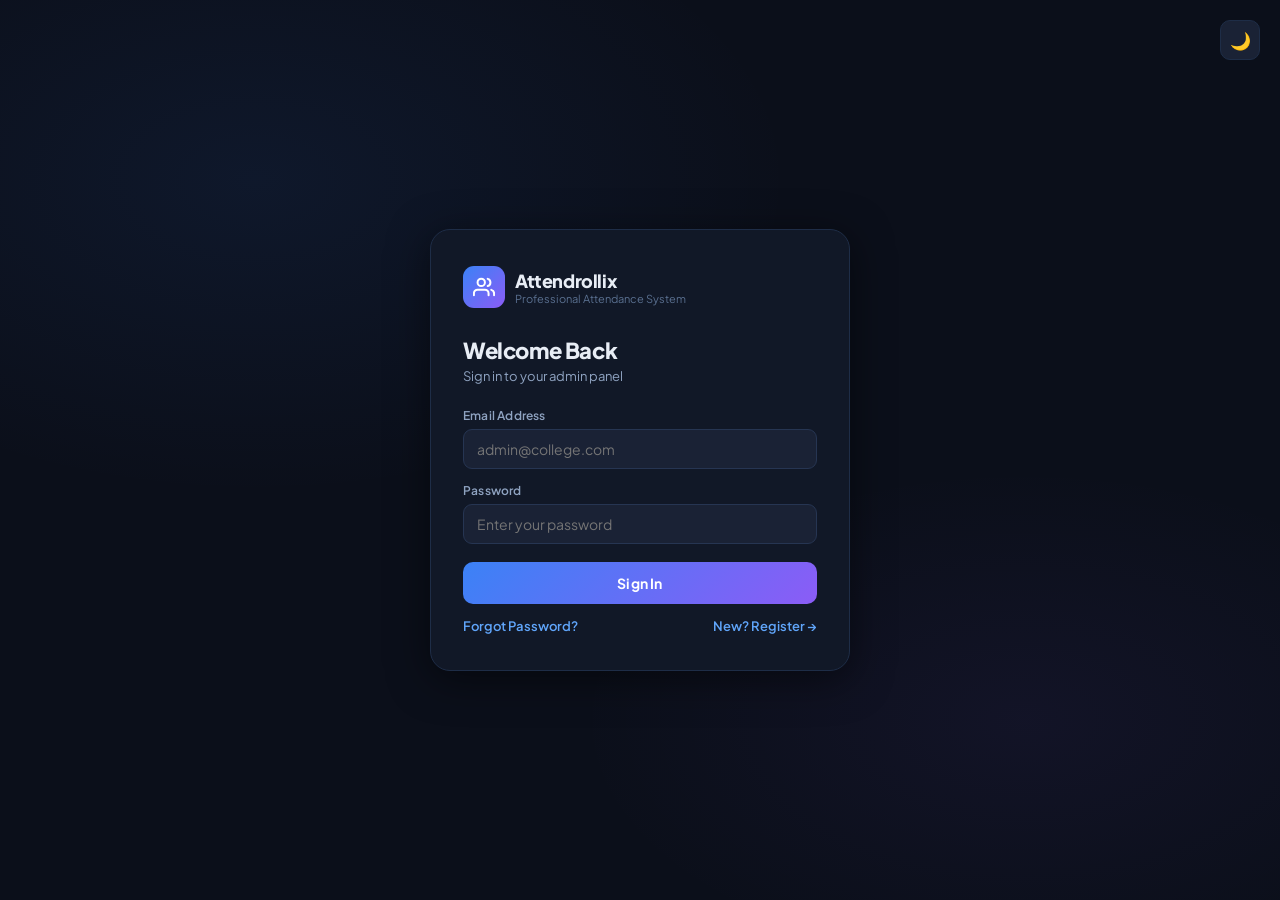
==== index.html @ ef688a07 "Add files via upload" ====
<!DOCTYPE html>
<html lang="en" data-theme="dark">
<head>
<meta charset="UTF-8"/>
<meta name="viewport" content="width=device-width, initial-scale=1.0"/>
<title>Attendrollix — Professional Attendance System</title>
<link href="https://fonts.googleapis.com/css2?family=Plus+Jakarta+Sans:wght@300;400;500;600;700;800&family=JetBrains+Mono:wght@400;600&display=swap" rel="stylesheet"/>
<link rel="stylesheet" href="style.css"/>
</head>
<body>

<!-- Toast notification -->
<div id="notif"></div>

<!-- Mobile sidebar overlay -->
<div id="overlay" onclick="closeSidebar()"></div>

<!-- ════════════════════════════════════
     AUTH SCREEN
════════════════════════════════════ -->
<div id="auth-screen">
  <div style="position:absolute;top:20px;right:20px;">
    <button id="auth-theme-toggle" onclick="toggleTheme()" title="Toggle theme">🌙</button>
  </div>

  <div class="auth-card">
    <!-- Brand -->
    <div class="auth-brand">
      <div class="auth-brand-icon">
        <svg viewBox="0 0 24 24" width="22" height="22" fill="none" stroke="#fff" stroke-width="2.2" stroke-linecap="round" stroke-linejoin="round">
          <path d="M17 21v-2a4 4 0 0 0-4-4H5a4 4 0 0 0-4 4v2"/>
          <circle cx="9" cy="7" r="4"/>
          <path d="M23 21v-2a4 4 0 0 0-3-3.87"/>
          <path d="M16 3.13a4 4 0 0 1 0 7.75"/>
        </svg>
      </div>
      <div>
        <div class="auth-brand-name">Attendrollix</div>
        <div class="auth-brand-sub">Professional Attendance System</div>
      </div>
    </div>

    <div class="auth-heading" id="auth-heading">Welcome Back</div>
    <div class="auth-sub"     id="auth-sub">Sign in to your admin panel</div>
    <div class="auth-alert"   id="auth-alert" style="display:none"></div>

    <!-- ── Login form ── -->
    <div id="scr-login">
      <div class="form-group">
        <label class="form-label">Email Address</label>
        <input class="form-input" id="login-id" type="email"
               placeholder="admin@college.com"
               onkeydown="if(event.key==='Enter')document.getElementById('login-pw').focus()"/>
      </div>
      <div class="form-group">
        <label class="form-label">Password</label>
        <input class="form-input" id="login-pw" type="password"
               placeholder="Enter your password"
               onkeydown="if(event.key==='Enter')doLogin()"/>
      </div>
      <button class="btn-primary" onclick="doLogin()">Sign In</button>
      <div class="auth-links">
        <button class="btn-link" onclick="goScreen('forgot')">Forgot Password?</button>
        <button class="btn-link" onclick="goScreen('register')">New? Register →</button>
      </div>
    </div>

    <!-- ── Register form ── -->
    <div id="scr-register" style="display:none">
      <div class="info-box">
        💡 Your <strong style="color:var(--accent2)">email address</strong> will be your login ID.
      </div>
      <div class="form-group">
        <label class="form-label">College Name <span class="req">*</span></label>
        <input class="form-input" id="reg-name" placeholder="e.g. TMV College"/>
      </div>
      <div class="form-group">
        <label class="form-label">Location</label>
        <input class="form-input" id="reg-loc" placeholder="e.g. Pune, Maharashtra"/>
      </div>
      <div class="form-group">
        <label class="form-label">Board / University</label>
        <input class="form-input" id="reg-board" placeholder="e.g. SPPU"/>
      </div>
      <div class="form-group">
        <label class="form-label">Email Address <span class="req">*</span></label>
        <input class="form-input" id="reg-email" type="email" placeholder="admin@college.com"/>
      </div>
      <div class="form-group">
        <label class="form-label">Phone Number</label>
        <input class="form-input" id="reg-phone" placeholder="College contact number"/>
      </div>
      <div class="form-group">
        <label class="form-label">Password <span class="req">*</span>
          <span style="font-weight:400;color:var(--text3)">(min. 6 characters)</span>
        </label>
        <input class="form-input" id="reg-pw1" type="password" placeholder="Choose a strong password"/>
      </div>
      <div class="form-group">
        <label class="form-label">Confirm Password <span class="req">*</span></label>
        <input class="form-input" id="reg-pw2" type="password" placeholder="Repeat your password"/>
      </div>
      <button class="btn-primary" onclick="doRegister()">Create Account</button>
      <div style="text-align:center;margin-top:12px">
        <button class="btn-link" onclick="goScreen('login')">← Back to Login</button>
      </div>
    </div>

    <!-- ── Registration success ── -->
    <div id="scr-reg-success" style="display:none;text-align:center">
      <div style="font-size:48px;margin-bottom:12px">🎉</div>
      <div style="font-size:17px;font-weight:800;color:var(--green);margin-bottom:8px">
        Registration Successful!
      </div>
      <div style="font-size:13px;color:var(--text2);margin-bottom:20px;line-height:1.7">
        Your college has been registered.<br>
        Use your <strong style="color:var(--accent2)">email</strong> and
        <strong style="color:var(--accent2)">password</strong> to log in.
      </div>
      <div class="success-id-box">
        <div style="font-size:11px;color:var(--text3);margin-bottom:8px;letter-spacing:1.5px;text-transform:uppercase">
          Registered Email
        </div>
        <div class="generated-id" id="show-gen-email" style="font-size:15px;letter-spacing:0"></div>
      </div>
      <button class="btn-primary" onclick="goScreen('login')" style="margin-top:16px">Go to Login →</button>
    </div>

    <!-- ── Forgot password ── -->
    <div id="scr-forgot" style="display:none">
      <div class="info-box">
        📧 Enter your registered email. We will send a password reset link to your inbox.
      </div>
      <div class="form-group">
        <label class="form-label">Registered Email Address</label>
        <input class="form-input" id="forgot-email" type="email"
               placeholder="admin@college.com"
               onkeydown="if(event.key==='Enter')doForgot()"/>
      </div>
      <button class="btn-primary" id="forgot-btn" onclick="doForgot()">Send Reset Link</button>
      <div style="text-align:center;margin-top:12px">
        <button class="btn-link" onclick="goScreen('login')">← Back to Login</button>
      </div>
    </div>

    <!-- ── Reset password ── -->
    <div id="scr-reset" style="display:none">
      <div class="info-box">
        🔐 Enter your new password below.
      </div>
      <div class="form-group">
        <label class="form-label">New Password <span class="req">*</span></label>
        <input class="form-input" id="reset-pw1" type="password" placeholder="At least 6 characters"/>
      </div>
      <div class="form-group">
        <label class="form-label">Confirm New Password <span class="req">*</span></label>
        <input class="form-input" id="reset-pw2" type="password"
               placeholder="Repeat new password"
               onkeydown="if(event.key==='Enter')doReset()"/>
      </div>
      <button class="btn-primary" id="reset-btn" onclick="doReset()">Set New Password</button>
      <div style="text-align:center;margin-top:12px">
        <button class="btn-link" onclick="goScreen('login')">← Back to Login</button>
      </div>
    </div>

  </div><!-- /auth-card -->
</div><!-- /auth-screen -->


<!-- ════════════════════════════════════
     MAIN APPLICATION
════════════════════════════════════ -->
<div id="app" style="display:none">

  <!-- Sidebar -->
  <aside id="sidebar">
    <div class="sidebar-header">
      <div class="logo-mark">
        <svg viewBox="0 0 24 24" width="20" height="20" fill="none" stroke="#fff"
             stroke-width="2.2" stroke-linecap="round" stroke-linejoin="round">
          <path d="M17 21v-2a4 4 0 0 0-4-4H5a4 4 0 0 0-4 4v2"/>
          <circle cx="9" cy="7" r="4"/>
          <path d="M23 21v-2a4 4 0 0 0-3-3.87"/>
          <path d="M16 3.13a4 4 0 0 1 0 7.75"/>
        </svg>
      </div>
      <div>
        <div class="logo-name">Attendrollix</div>
        <div class="logo-sub">Admin Panel</div>
      </div>
    </div>

    <nav>
      <div class="nav-section">Main</div>
      <button class="nav-item active" data-page="dashboard" onclick="goPage('dashboard')">
        <div class="nav-icon">📊</div>Dashboard
      </button>
      <button class="nav-item" data-page="courses" onclick="goPage('courses')">
        <div class="nav-icon">📚</div>Courses
      </button>
      <button class="nav-item" data-page="attendance" onclick="goPage('attendance')">
        <div class="nav-icon">✅</div>Mark Attendance
      </button>

      <div class="nav-section">Analytics</div>
      <button class="nav-item" data-page="reports" onclick="goPage('reports')">
        <div class="nav-icon">📈</div>Reports
      </button>

      <div class="nav-section">Settings</div>
      <button class="nav-item" data-page="profile" onclick="goPage('profile')">
        <div class="nav-icon">🏫</div>College Profile
      </button>
    </nav>

    <div class="sidebar-footer">
      <button class="logout-btn" onclick="logout()">
        <span style="font-size:16px">🚪</span> Log Out
      </button>
    </div>
  </aside>

  <!-- Main content area -->
  <div id="main-wrap">
    <header id="topbar">
      <div class="topbar-left">
        <button id="menu-btn" onclick="toggleSidebar()" title="Toggle menu">☰</button>
        <div>
          <div id="page-title">Dashboard</div>
          <div id="page-breadcrumb"></div>
        </div>
      </div>
      <div class="topbar-right">
        <div class="college-chip">
          <strong id="college-name-top"></strong>
          <span   id="college-id-top" style="font-size:11px"></span>
        </div>
        <button id="theme-toggle" onclick="toggleTheme()" title="Toggle light/dark mode">🌙</button>
        <div class="topbar-avatar" id="topbar-avatar">AD</div>
      </div>
    </header>

    <div id="main-content">
      <div style="display:flex;align-items:center;justify-content:center;height:60vh;
                  color:var(--text3);font-size:14px">
        Loading…
      </div>
    </div>
  </div>
</div>


<!-- ════════════════════════════════════
     MODAL
════════════════════════════════════ -->
<div id="modal-overlay">
  <div class="modal-box">
    <div class="modal-header">
      <div class="modal-title" id="modal-title">Dialog</div>
      <button class="modal-close" onclick="closeModal()" title="Close">✕</button>
    </div>
    <div class="modal-body" id="modal-body"></div>
  </div>
</div>

<script src="app.js"></script>
</body>
</html>
---- style.css ----
/* ── CSS VARIABLES ── */
:root {
  --bg: #0b0f1a;
  --surface: #111827;
  --surface2: #1a2235;
  --surface3: #1f2d45;
  --border: #1e2d47;
  --border2: #263552;
  --text: #e8edf5;
  --text2: #8fa3c1;
  --text3: #5a7090;
  --accent: #3b82f6;
  --accent2: #60a5fa;
  --accent-glow: rgba(59,130,246,0.15);
  --green: #10b981;
  --red: #ef4444;
  --amber: #f59e0b;
  --purple: #8b5cf6;
  --sidebar-w: 256px;
  --topbar-h: 64px;
  --radius: 12px;
  --radius-lg: 16px;
  --shadow: 0 4px 24px rgba(0,0,0,0.4);
  --shadow-lg: 0 8px 40px rgba(0,0,0,0.5);
}

[data-theme="light"] {
  --bg: #eef2f8;
  --surface: #ffffff;
  --surface2: #f4f7fc;
  --surface3: #e8edf6;
  --border: #d0daea;
  --border2: #b8c8de;
  --text: #0d1b30;
  --text2: #3a5272;
  --text3: #7a90aa;
  --accent: #1d5fd8;
  --accent2: #2563eb;
  --accent-glow: rgba(29,95,216,0.12);
  --green: #059669;
  --red: #dc2626;
  --amber: #d97706;
  --purple: #7c3aed;
  --shadow: 0 2px 20px rgba(13,27,48,0.1);
  --shadow-lg: 0 4px 40px rgba(13,27,48,0.14);
}

/* ── RESET ── */
*{margin:0;padding:0;box-sizing:border-box;}
html,body{height:100%;font-family:'Plus Jakarta Sans',sans-serif;background:var(--bg);color:var(--text);font-size:14px;-webkit-font-smoothing:antialiased;transition:background .25s,color .25s;}
input,select,button,textarea{font-family:inherit;font-size:14px;}
input:focus,select:focus,textarea:focus{outline:none;}
button{cursor:pointer;border:none;background:none;}
::-webkit-scrollbar{width:5px;height:5px;}
::-webkit-scrollbar-track{background:transparent;}
::-webkit-scrollbar-thumb{background:var(--border2);border-radius:10px;}

/* ── THEME TOGGLE ── */
#theme-toggle,#auth-theme-toggle{
  width:40px;height:40px;border-radius:10px;border:1px solid var(--border);
  background:var(--surface2);color:var(--text2);display:flex;align-items:center;justify-content:center;
  font-size:17px;transition:all .2s;flex-shrink:0;cursor:pointer;
}
#theme-toggle:hover,#auth-theme-toggle:hover{border-color:var(--accent);color:var(--accent);}

/* ── SIDEBAR ── */
#sidebar{
  position:fixed;top:0;left:-256px;width:var(--sidebar-w);height:100vh;
  background:var(--surface);border-right:1px solid var(--border);
  display:flex;flex-direction:column;z-index:50;
  transition:left .25s cubic-bezier(.4,0,.2,1),background .25s,border-color .25s;
}
#sidebar.open{left:0;}
.sidebar-header{
  padding:20px 18px 16px;border-bottom:1px solid var(--border);
  display:flex;align-items:center;gap:12px;transition:border-color .25s;
}
.logo-mark{
  width:38px;height:38px;border-radius:10px;
  background:linear-gradient(135deg,var(--accent),var(--purple));
  display:flex;align-items:center;justify-content:center;flex-shrink:0;
}
.logo-mark svg{width:20px;height:20px;fill:none;stroke:#fff;stroke-width:2.2;stroke-linecap:round;stroke-linejoin:round;}
.logo-name{font-size:15px;font-weight:800;color:var(--text);letter-spacing:-.3px;transition:color .25s;}
.logo-sub{font-size:11px;color:var(--text3);margin-top:1px;}
#sidebar nav{flex:1;padding:10px;overflow-y:auto;}
.nav-section{font-size:10px;font-weight:700;color:var(--text3);letter-spacing:1.5px;text-transform:uppercase;padding:14px 8px 6px;}
.nav-item{
  display:flex;align-items:center;gap:10px;padding:10px 12px;border-radius:10px;
  color:var(--text2);font-size:13px;font-weight:500;cursor:pointer;width:100%;text-align:left;
  border:1px solid transparent;transition:all .15s;margin-bottom:2px;
}
.nav-item:hover{background:var(--surface2);color:var(--text);}
.nav-item.active{
  background:var(--accent-glow);color:var(--accent2);font-weight:600;
  border-color:rgba(59,130,246,0.2);
}
[data-theme="light"] .nav-item.active{
  background:rgba(29,95,216,0.08);
  border-color:rgba(29,95,216,0.18);
}
.nav-item .nav-icon{
  width:32px;height:32px;border-radius:8px;display:flex;align-items:center;justify-content:center;
  flex-shrink:0;font-size:15px;background:var(--surface3);transition:background .15s;
}
.nav-item.active .nav-icon{background:rgba(59,130,246,0.18);}
[data-theme="light"] .nav-item.active .nav-icon{background:rgba(29,95,216,0.12);}
.sidebar-footer{padding:10px;border-top:1px solid var(--border);}
.logout-btn{
  display:flex;align-items:center;gap:10px;padding:10px 12px;border-radius:10px;
  color:var(--red);font-size:13px;font-weight:500;width:100%;transition:background .15s;
}
.logout-btn:hover{background:rgba(239,68,68,0.08);}

/* ── OVERLAY ── */
#overlay{display:none;position:fixed;inset:0;background:rgba(0,0,0,0.5);z-index:40;backdrop-filter:blur(2px);}
#overlay.show{display:block;}

/* ── TOPBAR ── */
#topbar{
  background:var(--surface);border-bottom:1px solid var(--border);
  height:var(--topbar-h);padding:0 24px;
  display:flex;align-items:center;justify-content:space-between;
  position:sticky;top:0;z-index:30;gap:12px;
  transition:background .25s,border-color .25s;
}
#menu-btn{
  width:38px;height:38px;border-radius:9px;border:1px solid var(--border);
  background:var(--surface2);color:var(--text2);display:none;
  align-items:center;justify-content:center;font-size:18px;flex-shrink:0;cursor:pointer;
}
.topbar-left{display:flex;align-items:center;gap:10px;}
.topbar-right{display:flex;align-items:center;gap:10px;}
#page-title{font-size:16px;font-weight:700;color:var(--text);}
#page-breadcrumb{font-size:12px;color:var(--text3);}
.college-chip{
  background:var(--surface2);border:1px solid var(--border);
  border-radius:8px;padding:6px 12px;font-size:12px;color:var(--text2);
  font-weight:500;max-width:200px;overflow:hidden;text-overflow:ellipsis;white-space:nowrap;
  transition:background .25s,border-color .25s;
}
.college-chip strong{color:var(--accent2);display:block;font-size:11px;}
.topbar-avatar{
  width:36px;height:36px;border-radius:9px;
  background:linear-gradient(135deg,var(--accent),var(--purple));
  display:flex;align-items:center;justify-content:center;
  font-size:12px;font-weight:700;color:#fff;flex-shrink:0;
}

/* ── MAIN ── */
#main-wrap{margin-left:0;display:flex;flex-direction:column;min-height:100vh;}
#main-content{flex:1;padding:24px;overflow-y:auto;max-width:1400px;width:100%;}

/* ── AUTH ── */
#auth-screen{
  min-height:100vh;display:flex;align-items:center;justify-content:center;padding:20px;
  background:var(--bg);
  background-image:
    radial-gradient(ellipse 60% 50% at 20% 20%, rgba(59,130,246,0.08) 0%, transparent 70%),
    radial-gradient(ellipse 50% 40% at 80% 80%, rgba(139,92,246,0.06) 0%, transparent 70%);
  transition:background .25s;
}
[data-theme="light"] #auth-screen{
  background-image:
    radial-gradient(ellipse 60% 50% at 20% 20%, rgba(29,95,216,0.07) 0%, transparent 70%),
    radial-gradient(ellipse 50% 40% at 80% 80%, rgba(124,58,237,0.05) 0%, transparent 70%);
}
.auth-card{
  background:var(--surface);border:1px solid var(--border);
  border-radius:20px;padding:36px 32px;width:100%;max-width:420px;
  box-shadow:var(--shadow-lg);transition:background .25s,border-color .25s;
}
.auth-brand{display:flex;align-items:center;gap:10px;margin-bottom:28px;}
.auth-brand-icon{
  width:42px;height:42px;border-radius:11px;
  background:linear-gradient(135deg,var(--accent),var(--purple));
  display:flex;align-items:center;justify-content:center;
}
.auth-brand-icon svg{width:22px;height:22px;fill:none;stroke:#fff;stroke-width:2.2;stroke-linecap:round;stroke-linejoin:round;}
.auth-brand-name{font-size:18px;font-weight:800;letter-spacing:-.4px;}
.auth-brand-sub{font-size:11px;color:var(--text3);}
.auth-heading{font-size:22px;font-weight:800;color:var(--text);margin-bottom:4px;letter-spacing:-.4px;}
.auth-sub{font-size:13px;color:var(--text2);margin-bottom:24px;}
.auth-alert{font-size:13px;margin-bottom:14px;border-radius:8px;padding:10px 14px;display:none;}
.auth-alert.error{background:rgba(239,68,68,0.1);color:var(--red);border:1px solid rgba(239,68,68,0.25);}
.auth-alert.success{background:rgba(16,185,129,0.1);color:var(--green);border:1px solid rgba(16,185,129,0.25);}
[data-theme="light"] .auth-alert.error{background:rgba(220,38,38,0.07);}
[data-theme="light"] .auth-alert.success{background:rgba(5,150,105,0.07);}
.form-group{margin-bottom:14px;}
.form-label{display:block;font-size:12px;font-weight:600;color:var(--text2);margin-bottom:6px;letter-spacing:.2px;}
.form-input{
  width:100%;background:var(--surface2);border:1px solid var(--border2);
  border-radius:9px;padding:10px 13px;color:var(--text);font-size:14px;
  transition:border-color .15s,box-shadow .15s,background .25s,color .25s;
}
.form-input:focus{border-color:var(--accent);box-shadow:0 0 0 3px var(--accent-glow);}
select.form-input{
  appearance:none;
  background-image:url("data:image/svg+xml,%3Csvg xmlns='http://www.w3.org/2000/svg' width='12' height='12' viewBox='0 0 24 24' fill='none' stroke='%238fa3c1' stroke-width='2'%3E%3Cpath d='M6 9l6 6 6-6'/%3E%3C/svg%3E");
  background-repeat:no-repeat;background-position:right 12px center;padding-right:32px;
}
[data-theme="light"] select.form-input{
  background-image:url("data:image/svg+xml,%3Csvg xmlns='http://www.w3.org/2000/svg' width='12' height='12' viewBox='0 0 24 24' fill='none' stroke='%233a5272' stroke-width='2'%3E%3Cpath d='M6 9l6 6 6-6'/%3E%3C/svg%3E");
}
.btn-primary{
  width:100%;background:linear-gradient(135deg,var(--accent),var(--purple));
  color:#fff;border:none;border-radius:10px;padding:12px;font-size:14px;font-weight:700;
  letter-spacing:.2px;transition:opacity .15s,transform .1s,box-shadow .15s;margin-top:4px;
}
.btn-primary:hover{opacity:.92;box-shadow:0 4px 16px rgba(59,130,246,0.35);}
.btn-primary:active{transform:scale(.99);}
[data-theme="light"] .btn-primary:hover{box-shadow:0 4px 16px rgba(29,95,216,0.3);}
.btn-link{background:none;border:none;color:var(--accent2);font-size:13px;text-decoration:none;font-weight:600;}
.btn-link:hover{text-decoration:underline;}
.auth-links{display:flex;justify-content:space-between;margin-top:14px;}
.demo-box{
  margin-top:16px;background:var(--surface2);border:1px solid var(--border);
  border-radius:9px;padding:12px 14px;font-size:12px;color:var(--text3);text-align:center;line-height:1.9;
  transition:background .25s,border-color .25s;
}
.demo-id{color:var(--accent2);font-weight:700;font-family:'JetBrains Mono',monospace;}
.info-box{
  background:var(--surface2);border:1px solid var(--border);
  border-radius:8px;padding:10px 13px;font-size:13px;color:var(--text2);margin-bottom:14px;line-height:1.6;
  transition:background .25s,border-color .25s;
}
.success-id-box{
  background:var(--surface2);border:2px dashed var(--accent);
  border-radius:12px;padding:20px 16px;margin-bottom:16px;text-align:center;
}
.generated-id{font-size:24px;font-weight:800;color:var(--accent2);letter-spacing:2px;font-family:'JetBrains Mono',monospace;}
.warn-box{
  background:rgba(245,158,11,0.08);border:1px solid rgba(245,158,11,0.25);
  border-radius:9px;padding:11px 14px;font-size:12px;color:var(--amber);margin-bottom:16px;line-height:1.8;
}
[data-theme="light"] .warn-box{background:rgba(217,119,6,0.07);border-color:rgba(217,119,6,0.2);}
.copy-btn{
  background:var(--surface2);border:1px solid var(--accent);
  color:var(--accent2);border-radius:8px;padding:9px 20px;font-size:13px;font-weight:600;margin-bottom:14px;
  transition:all .15s;
}
.copy-btn:hover{background:var(--accent-glow);}
.copy-btn.copied{color:var(--green);border-color:var(--green);background:rgba(16,185,129,0.08);}

/* ── STAT CARDS ── */
.grid-stats{display:grid;grid-template-columns:repeat(auto-fit,minmax(160px,1fr));gap:14px;margin-bottom:24px;}
.stat-card{
  background:var(--surface);border:1px solid var(--border);
  border-radius:var(--radius-lg);padding:20px 18px;
  display:flex;flex-direction:column;gap:8px;cursor:pointer;
  transition:border-color .2s,box-shadow .2s,transform .15s,background .25s;
}
.stat-card:hover{transform:translateY(-2px);box-shadow:var(--shadow);}
.stat-icon-wrap{
  width:40px;height:40px;border-radius:10px;
  display:flex;align-items:center;justify-content:center;font-size:18px;
}
.stat-value{font-size:30px;font-weight:800;line-height:1;letter-spacing:-.5px;}
.stat-label{font-size:12px;color:var(--text3);font-weight:500;}
.stat-change{font-size:11px;font-weight:600;margin-top:2px;}

/* ── PANELS ── */
.grid-panels{display:grid;grid-template-columns:repeat(auto-fit,minmax(300px,1fr));gap:16px;}
.panel{
  background:var(--surface);border:1px solid var(--border);
  border-radius:var(--radius-lg);padding:20px 22px;
  transition:background .25s,border-color .25s;
}
.panel-header{display:flex;align-items:center;justify-content:space-between;margin-bottom:18px;}
.panel-title{font-size:13px;font-weight:700;color:var(--text);letter-spacing:-.1px;}
.panel-meta{font-size:11px;color:var(--text3);}

/* ── COURSE DROPDOWN ON DASHBOARD ── */
.course-filter-select{
  background:var(--surface2);border:1px solid var(--border2);
  border-radius:8px;padding:6px 28px 6px 10px;color:var(--text);
  font-size:12px;font-weight:600;cursor:pointer;
  appearance:none;
  background-image:url("data:image/svg+xml,%3Csvg xmlns='http://www.w3.org/2000/svg' width='10' height='10' viewBox='0 0 24 24' fill='none' stroke='%238fa3c1' stroke-width='2.5'%3E%3Cpath d='M6 9l6 6 6-6'/%3E%3C/svg%3E");
  background-repeat:no-repeat;background-position:right 8px center;
  transition:border-color .15s,background .25s;
}
.course-filter-select:focus{border-color:var(--accent);outline:none;}
[data-theme="light"] .course-filter-select{
  background-image:url("data:image/svg+xml,%3Csvg xmlns='http://www.w3.org/2000/svg' width='10' height='10' viewBox='0 0 24 24' fill='none' stroke='%233a5272' stroke-width='2.5'%3E%3Cpath d='M6 9l6 6 6-6'/%3E%3C/svg%3E");
}

/* ── STAT DETAIL MODAL LIST ── */
.stat-detail-row{
  display:flex;align-items:center;gap:12px;padding:10px 0;
  border-bottom:1px solid var(--border);transition:border-color .25s;
}
.stat-detail-row:last-child{border-bottom:none;}

/* ── COURSE CARDS ── */
.grid-courses{display:grid;grid-template-columns:repeat(auto-fill,minmax(200px,1fr));gap:14px;}
.course-card{
  background:var(--surface);border:1px solid var(--border);border-radius:var(--radius-lg);
  padding:22px 18px;cursor:pointer;transition:all .18s;
  display:flex;flex-direction:column;gap:10px;position:relative;overflow:hidden;
}
.course-card:hover{transform:translateY(-2px);box-shadow:var(--shadow);border-color:var(--border2);}
.course-card::before{
  content:'';position:absolute;top:0;left:0;right:0;height:3px;
  background:var(--c-color,var(--accent));
}
.course-card-icon{
  width:44px;height:44px;border-radius:12px;
  display:flex;align-items:center;justify-content:center;font-size:20px;
}
.course-card-name{font-size:18px;font-weight:800;letter-spacing:-.3px;}
.course-card-meta{font-size:12px;color:var(--text3);}
.course-card-badge{
  display:inline-flex;align-items:center;gap:4px;
  font-size:11px;font-weight:600;padding:3px 9px;border-radius:20px;
}
.course-card-actions{
  display:flex;gap:6px;margin-top:4px;opacity:0;transition:opacity .15s;
}
.course-card:hover .course-card-actions{opacity:1;}
.cc-edit-btn{
  font-size:11px;font-weight:600;padding:4px 10px;border-radius:7px;
  border:1px solid var(--border2);color:var(--text2);background:var(--surface2);
  cursor:pointer;transition:all .15s;
}
.cc-edit-btn:hover{border-color:var(--accent);color:var(--accent2);}

/* ── STUDENT ROWS ── */
.student-row{
  background:var(--surface);border:1px solid var(--border);
  border-radius:var(--radius);padding:14px 18px;
  display:flex;align-items:center;gap:14px;flex-wrap:wrap;margin-bottom:8px;
  transition:border-color .15s,box-shadow .15s,background .25s;
}
.student-row:hover{border-color:var(--border2);box-shadow:var(--shadow);}

/* ── AVATAR ── */
.avatar{
  border-radius:10px;display:flex;align-items:center;justify-content:center;
  font-weight:700;color:#fff;flex-shrink:0;letter-spacing:.5px;
}

/* ── BADGES ── */
.badge{font-size:11px;font-weight:700;padding:3px 9px;border-radius:6px;letter-spacing:.2px;}
.badge-present{background:rgba(16,185,129,0.12);color:var(--green);}
.badge-absent{background:rgba(239,68,68,0.1);color:var(--red);}
.badge-late{background:rgba(245,158,11,0.1);color:var(--amber);}
[data-theme="light"] .badge-present{background:rgba(5,150,105,0.1);}
[data-theme="light"] .badge-absent{background:rgba(220,38,38,0.08);}
[data-theme="light"] .badge-late{background:rgba(217,119,6,0.08);}

/* ── NOTIFICATION ── */
#notif{
  position:fixed;top:20px;right:20px;z-index:2000;
  padding:13px 20px;border-radius:12px;font-size:13px;font-weight:600;
  box-shadow:0 8px 32px rgba(0,0,0,0.25);max-width:320px;
  display:none;align-items:center;gap:10px;
}
#notif.show{display:flex;animation:slideIn .25s ease;}
@keyframes slideIn{from{opacity:0;transform:translateX(20px);}to{opacity:1;transform:none;}}
#notif.success{background:var(--green);color:#fff;}
#notif.error{background:var(--red);color:#fff;}
#notif.warn{background:var(--amber);color:#fff;}

/* ── MODAL ── */
#modal-overlay{
  display:none;position:fixed;inset:0;background:rgba(0,0,0,0.6);
  z-index:1000;align-items:center;justify-content:center;padding:20px;
  backdrop-filter:blur(4px);
}
#modal-overlay.show{display:flex;}
.modal-box{
  background:var(--surface);border:1px solid var(--border2);
  border-radius:20px;width:100%;max-width:500px;max-height:90vh;
  overflow-y:auto;box-shadow:0 25px 60px rgba(0,0,0,0.5);
  transition:background .25s,border-color .25s;
}
[data-theme="light"] .modal-box{box-shadow:0 16px 48px rgba(13,27,48,0.2);}
.modal-header{
  display:flex;justify-content:space-between;align-items:center;
  padding:20px 24px;border-bottom:1px solid var(--border);
  background:var(--surface);border-radius:20px 20px 0 0;
  position:sticky;top:0;z-index:1;transition:background .25s,border-color .25s;
}
.modal-title{font-size:16px;font-weight:700;color:var(--text);}
.modal-close{
  width:32px;height:32px;border-radius:8px;border:1px solid var(--border);
  background:var(--surface2);color:var(--text3);display:flex;align-items:center;justify-content:center;
  font-size:14px;cursor:pointer;transition:all .15s;
}
.modal-close:hover{border-color:var(--red);color:var(--red);}
.modal-body{padding:24px;}

/* ── BUTTONS ── */
.btn-sm{
  background:var(--surface2);border:1px solid var(--border);border-radius:8px;
  padding:6px 12px;font-size:12px;cursor:pointer;color:var(--text2);
  transition:all .15s;font-weight:500;
}
.btn-sm:hover{border-color:var(--border2);color:var(--text);}
.btn-edit{color:var(--accent2);}
.btn-edit:hover{border-color:var(--accent);background:var(--accent-glow);}
.btn-delete{color:var(--red);}
.btn-delete:hover{border-color:var(--red);background:rgba(239,68,68,0.08);}
.btn-view{color:var(--text2);}
.btn-add{
  background:linear-gradient(135deg,var(--accent),var(--purple));
  color:#fff;border:none;border-radius:9px;padding:9px 18px;
  font-size:13px;font-weight:600;cursor:pointer;transition:opacity .15s,box-shadow .15s;
}
.btn-add:hover{opacity:.9;box-shadow:0 3px 12px rgba(59,130,246,0.3);}
.btn-back{
  background:var(--surface2);border:1px solid var(--border);
  color:var(--text2);border-radius:8px;padding:8px 14px;font-size:13px;
  font-weight:500;cursor:pointer;transition:all .15s;
}
.btn-back:hover{border-color:var(--border2);color:var(--text);}
.btn-save{
  width:100%;background:linear-gradient(135deg,var(--accent),var(--purple));
  color:#fff;border:none;border-radius:10px;padding:12px;font-size:14px;font-weight:700;
  cursor:pointer;transition:opacity .15s,box-shadow .15s;
}
.btn-save:hover{opacity:.9;box-shadow:0 4px 14px rgba(59,130,246,0.3);}

/* ── ATTENDANCE BUTTONS ── */
.att-btn{
  border-radius:8px;padding:6px 12px;font-size:12px;font-weight:600;
  border:1px solid;cursor:pointer;transition:all .15s;
}
.att-present{border-color:rgba(16,185,129,0.3);color:var(--green);background:rgba(16,185,129,0.08);}
.att-present:hover{background:rgba(16,185,129,0.16);border-color:var(--green);}
.att-late{border-color:rgba(245,158,11,0.3);color:var(--amber);background:rgba(245,158,11,0.08);}
.att-late:hover{background:rgba(245,158,11,0.16);border-color:var(--amber);}
.att-absent{border-color:rgba(239,68,68,0.3);color:var(--red);background:rgba(239,68,68,0.08);}
.att-absent:hover{background:rgba(239,68,68,0.16);border-color:var(--red);}
.att-reset{
  border:1px solid var(--border);color:var(--text3);border-radius:7px;
  padding:4px 10px;font-size:11px;background:var(--surface2);cursor:pointer;transition:all .15s;
}
.att-reset:hover{color:var(--text);border-color:var(--border2);}

/* ── TOGGLES ── */
.toggle-group{
  background:var(--surface2);border:1px solid var(--border);
  border-radius:10px;padding:3px;display:flex;gap:2px;
  transition:background .25s,border-color .25s;
}
.tgl-btn{
  background:none;border:none;color:var(--text3);border-radius:7px;
  padding:6px 14px;font-size:12px;font-weight:600;cursor:pointer;transition:all .15s;
}
.tgl-btn.active{
  background:var(--surface);color:var(--text);
  box-shadow:0 1px 6px rgba(0,0,0,0.15);
}
[data-theme="light"] .tgl-btn.active{
  background:#fff;box-shadow:0 1px 8px rgba(13,27,48,0.12);color:var(--accent);
}
.tgl-btn:hover:not(.active){color:var(--text2);}

/* ── PROGRESS ── */
.progress-track{background:var(--surface3);border-radius:4px;height:5px;overflow:hidden;transition:background .25s;}
.progress-fill{height:100%;border-radius:4px;transition:width .6s ease;}
.progress-track-lg{background:var(--surface3);border-radius:6px;height:8px;overflow:hidden;transition:background .25s;}
.progress-fill-lg{height:100%;border-radius:6px;transition:width .6s ease;}

/* ── ATT ROW ── */
.att-row{
  background:var(--surface);border:1px solid var(--border);
  border-radius:var(--radius);padding:13px 18px;
  display:flex;align-items:center;gap:14px;flex-wrap:wrap;margin-bottom:8px;
  transition:border-color .15s,background .25s;
}

/* ── REPORT ROWS ── */
.report-row{
  background:var(--surface);border:1px solid var(--border);
  border-radius:var(--radius);padding:13px 18px;
  display:flex;align-items:center;gap:12px;flex-wrap:wrap;margin-bottom:8px;
  transition:background .25s,border-color .25s;
}
.pct-row{
  background:var(--surface);border:1px solid var(--border);
  border-radius:var(--radius);padding:16px 18px;margin-bottom:10px;
  transition:background .25s,border-color .25s;
}

/* ── PROFILE ── */
.profile-hero{
  background:linear-gradient(135deg,var(--accent-glow),rgba(139,92,246,0.08));
  border:1px solid rgba(59,130,246,0.2);border-radius:var(--radius-lg);
  padding:24px;margin-bottom:20px;display:flex;gap:16px;align-items:center;flex-wrap:wrap;
  transition:background .25s,border-color .25s;
}
[data-theme="light"] .profile-hero{
  background:linear-gradient(135deg,rgba(29,95,216,0.06),rgba(124,58,237,0.04));
  border-color:rgba(29,95,216,0.15);
}
.profile-icon{
  width:60px;height:60px;border-radius:14px;
  background:linear-gradient(135deg,var(--accent),var(--purple));
  display:flex;align-items:center;justify-content:center;font-size:26px;flex-shrink:0;
}
.profile-row{
  background:var(--surface);border:1px solid var(--border);
  border-radius:var(--radius);padding:14px 18px;
  display:flex;gap:12px;flex-wrap:wrap;margin-bottom:10px;align-items:center;
  transition:background .25s,border-color .25s;
}
.profile-label{font-size:12px;color:var(--text3);width:160px;flex-shrink:0;font-weight:500;}
.profile-val{font-size:13px;font-weight:600;}

/* ── QR PANEL ── */
.qr-tabs{display:flex;margin-bottom:16px;border:1px solid var(--border);border-radius:10px;overflow:hidden;transition:border-color .25s;}
.qr-tab{
  flex:1;padding:10px 14px;text-align:center;font-size:13px;font-weight:600;
  color:var(--text3);background:var(--surface2);border:none;cursor:pointer;transition:all .15s;
}
.qr-tab.active{background:var(--surface);color:var(--accent2);}
[data-theme="light"] .qr-tab.active{color:var(--accent);background:#fff;}
.qr-panel-content{display:none;}
.qr-panel-content.active{display:block;}
.upload-zone{
  border:2px dashed var(--border2);border-radius:12px;padding:32px 20px;
  text-align:center;color:var(--text3);cursor:pointer;transition:all .15s;
}
.upload-zone:hover{border-color:var(--accent);color:var(--accent2);background:var(--accent-glow);}
.camera-box{
  background:var(--surface2);border:1px solid var(--border);border-radius:12px;
  overflow:hidden;aspect-ratio:4/3;display:flex;align-items:center;justify-content:center;
  color:var(--text3);font-size:13px;
}
#qr-video{width:100%;height:100%;object-fit:cover;display:none;}
.camera-placeholder{text-align:center;padding:20px;}

/* ── COURSE COLOR SWATCH ── */
.course-color-swatch{
  width:28px;height:28px;border-radius:7px;cursor:pointer;border:2px solid transparent;
  transition:transform .15s,border-color .15s;
}
.course-color-swatch:hover,.course-color-swatch.sel{transform:scale(1.18);border-color:var(--text);}

/* ── LAYOUT UTILS ── */
.page-header{display:flex;align-items:center;justify-content:space-between;margin-bottom:22px;flex-wrap:wrap;gap:12px;}
.page-heading{font-size:20px;font-weight:800;letter-spacing:-.4px;}
.page-sub{font-size:12px;color:var(--text3);margin-top:2px;}

/* ── LIGHT MODE EXTRA POLISH ── */
[data-theme="light"] .stat-card{box-shadow:0 1px 8px rgba(13,27,48,0.06);}
[data-theme="light"] .panel{box-shadow:0 1px 8px rgba(13,27,48,0.06);}
[data-theme="light"] .student-row:hover{box-shadow:0 2px 14px rgba(13,27,48,0.09);}
[data-theme="light"] #topbar{box-shadow:0 1px 0 var(--border);}
[data-theme="light"] #sidebar{box-shadow:1px 0 0 var(--border);}
[data-theme="light"] .form-input{background:#f9fbfd;}
[data-theme="light"] .form-input:focus{background:#fff;}

/* ── RESPONSIVE ── */
@media(min-width:768px){
  #sidebar{left:0;}
  #main-wrap{margin-left:var(--sidebar-w);}
  #menu-btn{display:none !important;}
}
@media(max-width:767px){
  #menu-btn{display:flex !important;}
  #main-content{padding:16px;}
  .grid-stats{grid-template-columns:repeat(2,1fr);}
}
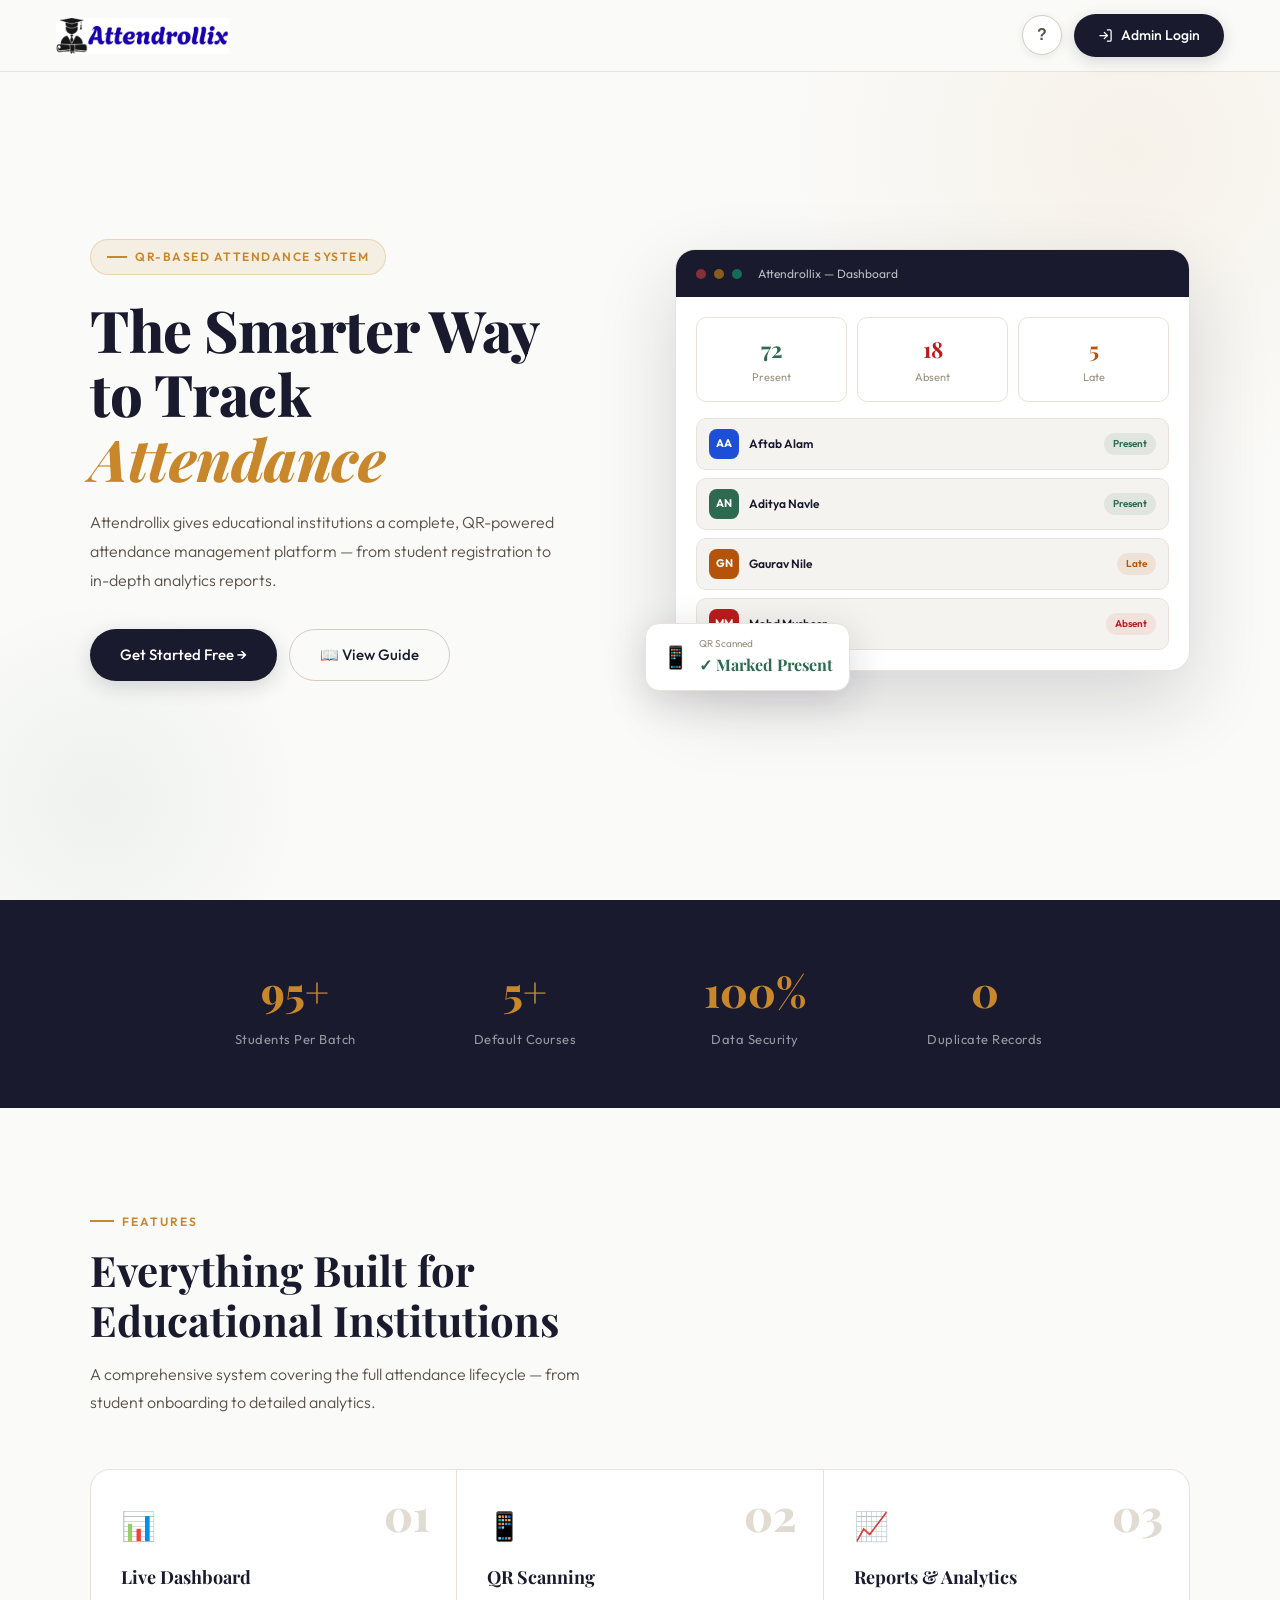
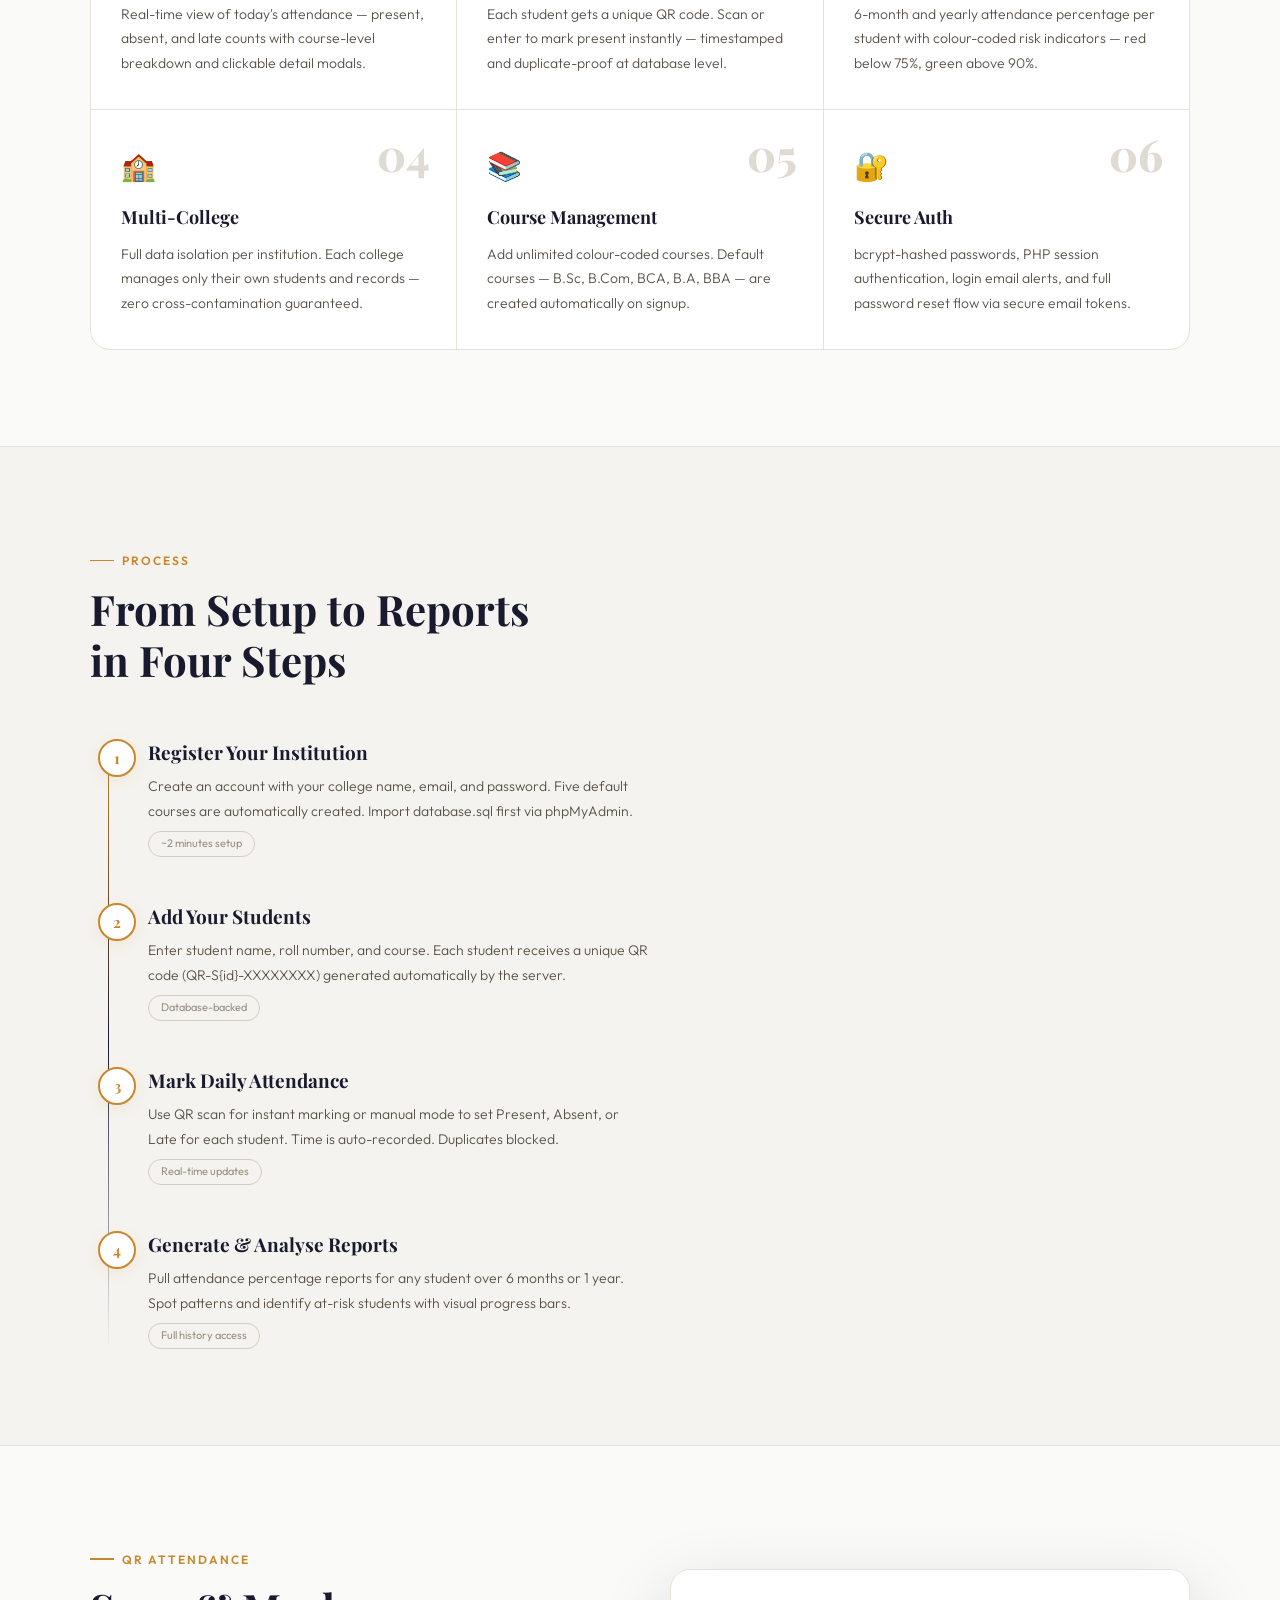
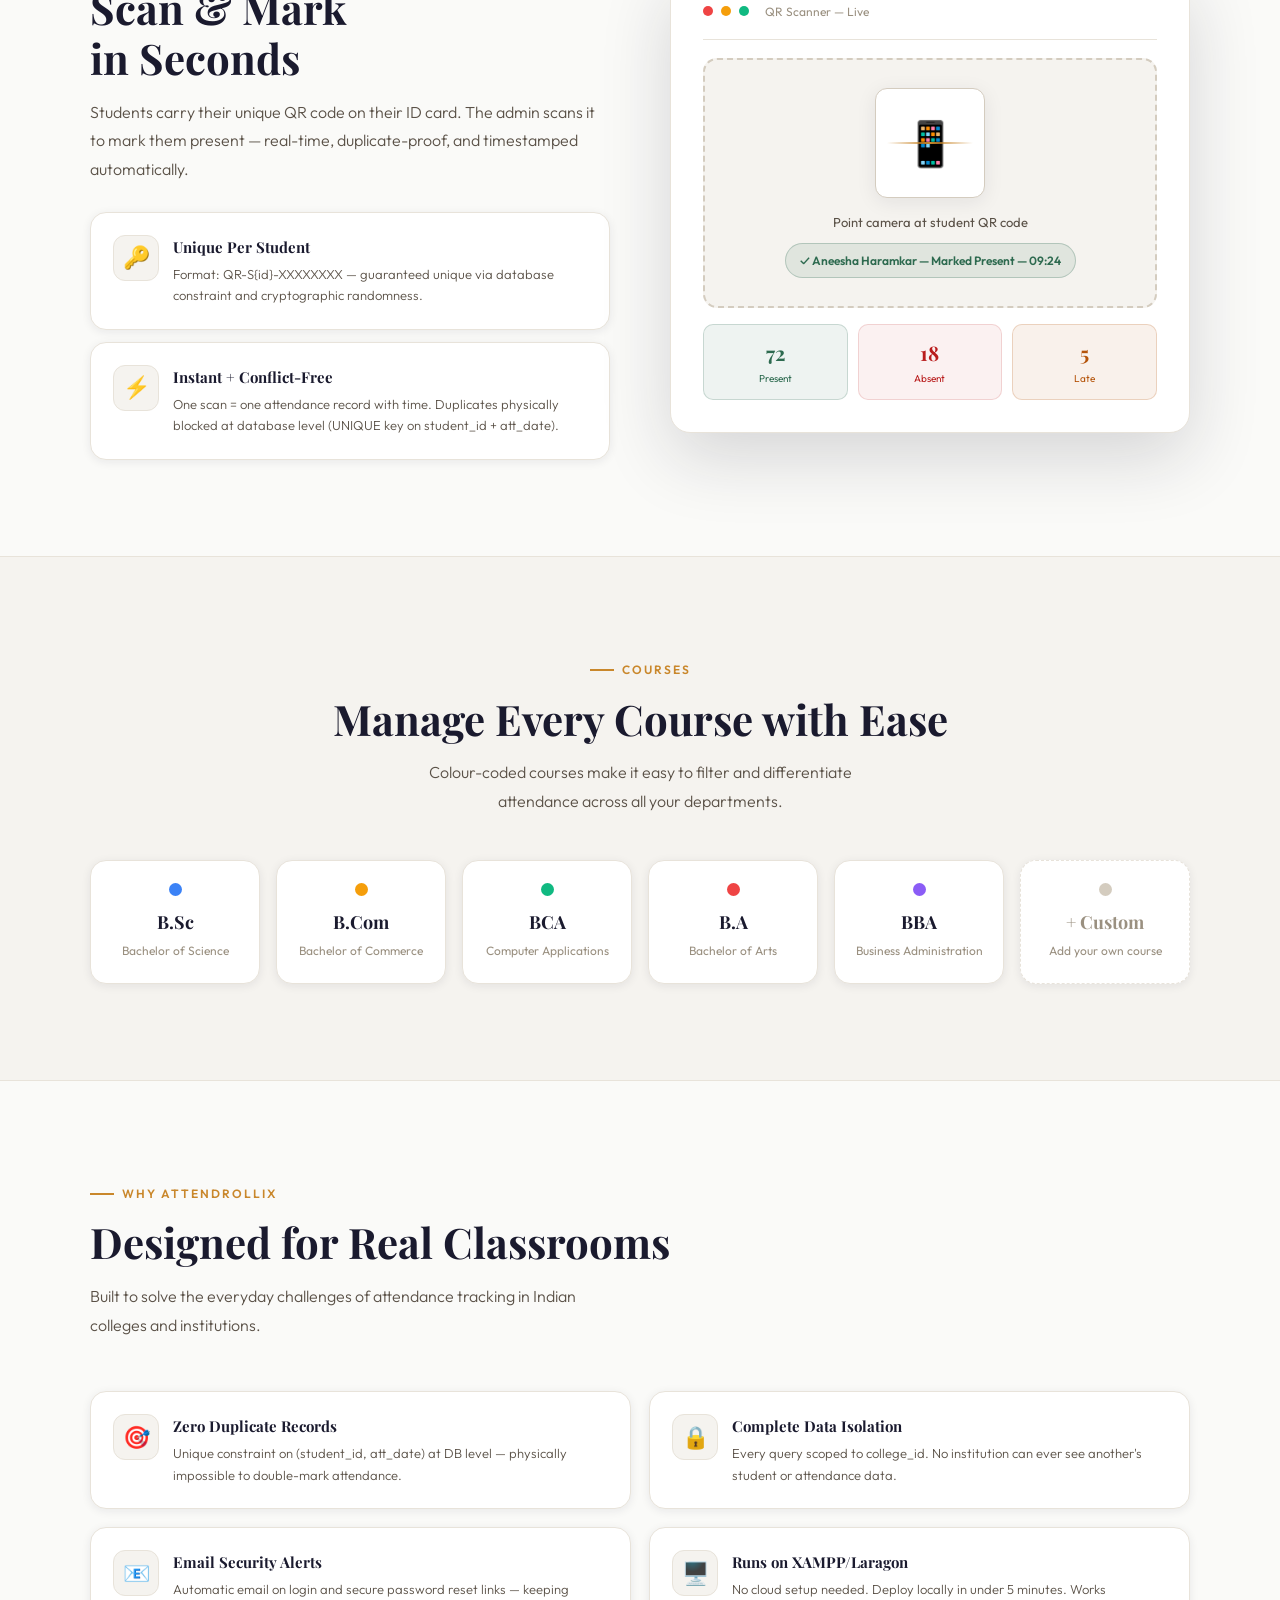
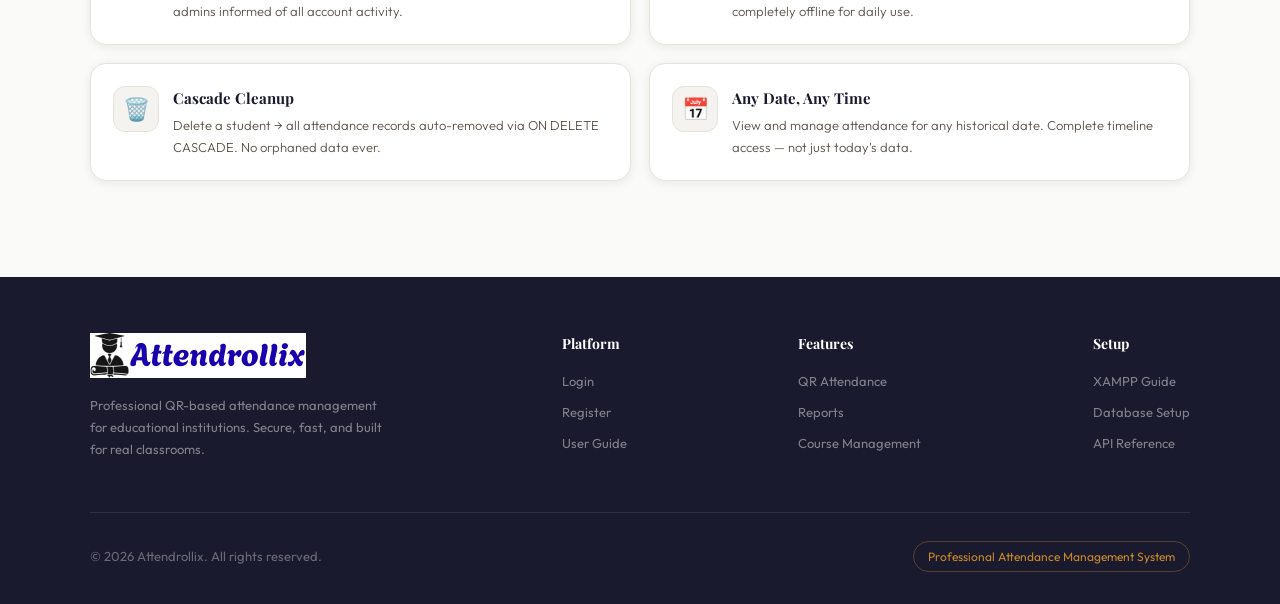
==== commit 5a842ee4: "Add files via upload" ====
--- a/index.html
+++ b/index.html
@@ -1,269 +1,514 @@
 <!DOCTYPE html>
-<html lang="en" data-theme="dark">
+<html lang="en">
 <head>
 <meta charset="UTF-8"/>
 <meta name="viewport" content="width=device-width, initial-scale=1.0"/>
-<title>Attendrollix — Professional Attendance System</title>
-<link href="https://fonts.googleapis.com/css2?family=Plus+Jakarta+Sans:wght@300;400;500;600;700;800&family=JetBrains+Mono:wght@400;600&display=swap" rel="stylesheet"/>
-<link rel="stylesheet" href="style.css"/>
+<title>Attendrollix — Smart Attendance Management System</title>
+<link href="https://fonts.googleapis.com/css2?family=Playfair+Display:ital,wght@0,600;0,700;0,800;1,700&family=Outfit:wght@300;400;500;600;700&display=swap" rel="stylesheet"/>
+<style>
+*,*::before,*::after{box-sizing:border-box;margin:0;padding:0}
+:root{
+  --bg:#fafaf8; --bg2:#f5f3ef; --bg3:#ede9e2;
+  --white:#fff; --border:#e8e3da; --border2:#d4ccbf;
+  --navy:#1a1a2e; --navy2:#2d2d50;
+  --gold:#c9872b; --gold-lt:rgba(201,135,43,0.1); --gold-bdr:rgba(201,135,43,0.25);
+  --green:#2d6a4f; --red:#b91c1c; --amber:#b45309; --blue:#1d4ed8;
+  --text1:#1a1a2e; --text2:#5a5147; --text3:#9a9080;
+  --shadow:rgba(26,26,46,0.08); --shadow2:rgba(26,26,46,0.16);
+}
+html{scroll-behavior:smooth}
+body{font-family:'Outfit',sans-serif;background:var(--bg);color:var(--text1);overflow-x:hidden;line-height:1.6;-webkit-font-smoothing:antialiased}
+
+/* ══ SCROLLBAR ══ */
+::-webkit-scrollbar{width:6px}
+::-webkit-scrollbar-track{background:var(--bg2)}
+::-webkit-scrollbar-thumb{background:var(--border2);border-radius:3px}
+
+/* ══ NAV ══ */
+nav{
+  position:fixed;top:0;left:0;right:0;z-index:999;
+  height:72px;padding:0 56px;
+  display:flex;align-items:center;justify-content:space-between;
+  background:rgba(250,250,248,0.94);backdrop-filter:blur(20px);
+  border-bottom:1px solid var(--border);
+  transition:box-shadow .3s;
+}
+nav.scrolled{box-shadow:0 4px 20px var(--shadow)}
+.nav-logo{display:flex;align-items:center;gap:10px;text-decoration:none}
+.nav-logo img{height:36px}
+.nav-right{display:flex;align-items:center;gap:12px}
+.btn-guide{
+  width:40px;height:40px;border-radius:50%;border:1.5px solid var(--border2);
+  background:var(--white);color:var(--text2);font-size:16px;font-weight:700;
+  cursor:pointer;display:flex;align-items:center;justify-content:center;
+  box-shadow:0 2px 8px var(--shadow);transition:all .25s;text-decoration:none;
+}
+.btn-guide:hover{border-color:var(--gold);color:var(--gold);box-shadow:0 4px 15px var(--gold-lt)}
+.btn-login{
+  display:flex;align-items:center;gap:8px;
+  padding:10px 24px;border-radius:50px;border:none;
+  background:var(--navy);color:#fff;
+  font-family:'Outfit',sans-serif;font-size:14px;font-weight:500;
+  cursor:pointer;text-decoration:none;
+  box-shadow:0 4px 16px var(--shadow2);transition:all .25s;
+}
+.btn-login:hover{background:var(--navy2);transform:translateY(-1px);box-shadow:0 8px 24px var(--shadow2)}
+.btn-login svg{width:15px;height:15px}
+
+/* ══ HERO ══ */
+.hero{
+  min-height:100vh;display:flex;align-items:center;
+  padding:100px 56px 80px;position:relative;overflow:hidden;
+}
+.hero-blob1{position:absolute;top:-200px;right:-200px;width:700px;height:700px;border-radius:50%;background:radial-gradient(circle,rgba(201,135,43,0.07) 0%,transparent 70%);pointer-events:none}
+.hero-blob2{position:absolute;bottom:-100px;left:-100px;width:400px;height:400px;border-radius:50%;background:radial-gradient(circle,rgba(45,106,79,0.06) 0%,transparent 70%);pointer-events:none}
+.hero-inner{max-width:1100px;margin:0 auto;display:grid;grid-template-columns:1fr 1fr;gap:70px;align-items:center;width:100%;position:relative;z-index:2}
+.hero-tag{
+  display:inline-flex;align-items:center;gap:8px;
+  padding:7px 16px;border-radius:50px;
+  border:1.5px solid var(--gold-bdr);background:var(--gold-lt);
+  font-size:12px;color:var(--gold);letter-spacing:1.5px;text-transform:uppercase;
+  font-weight:600;margin-bottom:22px;
+}
+.hero-tag-line{width:20px;height:1.5px;background:var(--gold)}
+h1{font-family:'Playfair Display',serif;font-size:clamp(36px,4.5vw,58px);font-weight:800;line-height:1.12;letter-spacing:-0.5px;margin-bottom:18px}
+.h1-italic{font-style:italic;color:var(--gold)}
+.hero-sub{font-size:16px;color:var(--text2);max-width:480px;margin-bottom:34px;font-weight:300;line-height:1.8}
+.hero-cta{display:flex;gap:12px;flex-wrap:wrap}
+.cta-primary{
+  display:flex;align-items:center;gap:8px;
+  padding:14px 30px;border-radius:50px;border:none;
+  background:var(--navy);color:#fff;
+  font-family:'Outfit',sans-serif;font-size:15px;font-weight:500;
+  cursor:pointer;text-decoration:none;
+  box-shadow:0 6px 20px var(--shadow2);transition:all .3s;
+}
+.cta-primary:hover{background:var(--navy2);transform:translateY(-2px);box-shadow:0 12px 32px var(--shadow2)}
+.cta-outline{
+  display:flex;align-items:center;gap:8px;
+  padding:14px 30px;border-radius:50px;
+  border:1.5px solid var(--border2);background:transparent;
+  color:var(--text1);font-family:'Outfit',sans-serif;font-size:15px;font-weight:500;
+  cursor:pointer;text-decoration:none;transition:all .3s;
+}
+.cta-outline:hover{border-color:var(--gold);color:var(--gold)}
+
+/* Hero dashboard mock */
+.hero-visual{position:relative}
+.dash-mock{
+  background:var(--white);border:1px solid var(--border);border-radius:20px;
+  box-shadow:0 30px 80px var(--shadow2);overflow:hidden;
+}
+.dm-topbar{background:var(--navy);padding:14px 20px;display:flex;align-items:center;gap:8px}
+.dm-dot{width:10px;height:10px;border-radius:50%;opacity:0.5}
+.dm-title{font-size:12px;color:rgba(255,255,255,0.7);margin-left:8px}
+.dm-body{padding:20px}
+.dm-stats{display:grid;grid-template-columns:repeat(3,1fr);gap:10px;margin-bottom:16px}
+.dm-stat{padding:14px;border-radius:10px;border:1px solid var(--border);text-align:center}
+.dm-num{font-family:'Playfair Display',serif;font-size:22px;font-weight:700}
+.dm-lbl{font-size:11px;color:var(--text3);margin-top:2px}
+.dm-rows{display:flex;flex-direction:column;gap:8px}
+.dm-row{display:flex;align-items:center;gap:10px;padding:10px 12px;border-radius:10px;background:var(--bg2);border:1px solid var(--border)}
+.dm-av{width:30px;height:30px;border-radius:8px;display:flex;align-items:center;justify-content:center;font-size:11px;font-weight:700;color:#fff;flex-shrink:0}
+.dm-name{font-size:12px;font-weight:600;flex:1}
+.dm-badge{padding:3px 9px;border-radius:50px;font-size:10px;font-weight:600}
+.bp{background:rgba(45,106,79,0.1);color:#2d6a4f}
+.ba{background:rgba(185,28,28,0.08);color:#b91c1c}
+.bl{background:rgba(180,83,9,0.1);color:#b45309}
+.float-card{
+  position:absolute;bottom:-20px;left:-30px;
+  background:var(--white);border:1px solid var(--border);border-radius:14px;
+  padding:12px 16px;box-shadow:0 10px 40px var(--shadow2);
+  display:flex;align-items:center;gap:10px;
+}
+.fc-icon{font-size:22px}
+.fc-label{font-size:10px;color:var(--text3)}
+.fc-val{font-size:16px;font-weight:700;color:var(--green);font-family:'Playfair Display',serif}
+
+/* ══ STATS BAND ══ */
+.stats-band{background:var(--navy);padding:48px 56px}
+.stats-inner{max-width:900px;margin:0 auto;display:grid;grid-template-columns:repeat(4,1fr);gap:20px}
+.stat-box{text-align:center;padding:10px}
+.stat-num{font-family:'Playfair Display',serif;font-size:42px;font-weight:800;color:var(--gold)}
+.stat-lbl{font-size:13px;color:rgba(255,255,255,0.55);margin-top:4px;letter-spacing:0.5px}
+
+/* ══ SECTIONS ══ */
+.section{padding:96px 56px}
+.section-inner{max-width:1100px;margin:0 auto}
+.section-alt{background:var(--bg2);border-top:1px solid var(--border);border-bottom:1px solid var(--border)}
+.sec-tag{display:inline-flex;align-items:center;gap:8px;font-size:12px;letter-spacing:2px;text-transform:uppercase;color:var(--gold);font-weight:600;margin-bottom:14px}
+.sec-tag::before{content:'';width:24px;height:1.5px;background:var(--gold)}
+.sec-title{font-family:'Playfair Display',serif;font-size:clamp(26px,3.5vw,42px);font-weight:700;line-height:1.2;margin-bottom:14px}
+.sec-sub{font-size:16px;color:var(--text2);max-width:520px;line-height:1.8;margin-bottom:52px;font-weight:300}
+
+/* Features */
+.feat-grid{display:grid;grid-template-columns:repeat(3,1fr);gap:1px;background:var(--border);border:1px solid var(--border);border-radius:20px;overflow:hidden}
+.feat-card{padding:34px 30px;background:var(--white);position:relative;overflow:hidden;transition:all .3s}
+.feat-card::after{content:'';position:absolute;bottom:0;left:30px;right:30px;height:2px;background:linear-gradient(90deg,var(--gold),var(--navy));transform:scaleX(0);transition:transform .3s;transform-origin:left}
+.feat-card:hover{background:var(--bg2)}
+.feat-card:hover::after{transform:scaleX(1)}
+.feat-num{position:absolute;top:22px;right:26px;font-family:'Playfair Display',serif;font-size:44px;font-weight:800;color:var(--border2);opacity:0.7;line-height:1}
+.feat-icon{font-size:28px;margin-bottom:14px;display:block}
+.feat-title{font-family:'Playfair Display',serif;font-size:18px;font-weight:700;margin-bottom:10px}
+.feat-desc{font-size:14px;color:var(--text2);line-height:1.75;font-weight:300}
+
+/* Timeline steps */
+.steps-wrap{margin-top:52px;position:relative;padding-left:58px}
+.steps-wrap::before{content:'';position:absolute;left:18px;top:4px;bottom:0;width:1px;background:linear-gradient(180deg,var(--gold),var(--navy),transparent)}
+.step-item{padding-bottom:44px;position:relative}
+.step-item:last-child{padding-bottom:0}
+.step-dot{position:absolute;left:-50px;top:2px;width:38px;height:38px;border-radius:50%;background:var(--white);border:2px solid var(--gold);display:flex;align-items:center;justify-content:center;font-family:'Playfair Display',serif;font-size:15px;font-weight:700;color:var(--gold);box-shadow:0 4px 14px var(--gold-lt)}
+.step-title{font-family:'Playfair Display',serif;font-size:19px;font-weight:700;margin-bottom:7px}
+.step-desc{font-size:14px;color:var(--text2);line-height:1.75;max-width:500px;font-weight:300}
+.step-chip{display:inline-block;margin-top:8px;padding:3px 12px;border-radius:50px;border:1px solid var(--border2);font-size:11px;color:var(--text3)}
+
+/* QR section */
+.qr-grid{display:grid;grid-template-columns:1fr 1fr;gap:60px;align-items:center}
+.qr-panel{background:var(--white);border:1px solid var(--border);border-radius:20px;padding:32px;box-shadow:0 24px 70px var(--shadow2)}
+.qr-panel-hdr{display:flex;align-items:center;gap:8px;padding-bottom:18px;border-bottom:1px solid var(--border);margin-bottom:18px}
+.qr-dot{width:10px;height:10px;border-radius:50%}
+.qr-scanner{background:var(--bg2);border-radius:14px;padding:28px;text-align:center;border:2px dashed var(--border2)}
+.qr-box{width:110px;height:110px;border-radius:12px;background:var(--white);margin:0 auto 14px;display:flex;align-items:center;justify-content:center;font-size:44px;border:1.5px solid var(--border2);box-shadow:0 4px 20px var(--shadow);position:relative;overflow:hidden}
+.scan-line{position:absolute;width:80%;height:2px;background:linear-gradient(90deg,transparent,var(--gold),transparent);left:10%;animation:scanLine 2s ease-in-out infinite}
+@keyframes scanLine{0%{top:10%}50%{top:85%}100%{top:10%}}
+.qr-ok{display:inline-flex;align-items:center;gap:7px;padding:7px 14px;border-radius:50px;background:rgba(45,106,79,0.1);border:1px solid rgba(45,106,79,0.25);color:var(--green);font-size:12px;font-weight:600;margin-top:10px}
+.qr-stat-row{display:grid;grid-template-columns:repeat(3,1fr);gap:10px;margin-top:16px}
+.qr-stat{padding:12px;border-radius:10px;text-align:center}
+.qs-p{background:rgba(45,106,79,0.08);border:1px solid rgba(45,106,79,0.2)}
+.qs-a{background:rgba(185,28,28,0.06);border:1px solid rgba(185,28,28,0.15)}
+.qs-l{background:rgba(180,83,9,0.08);border:1px solid rgba(180,83,9,0.2)}
+.qr-stat-num{font-family:'Playfair Display',serif;font-size:20px;font-weight:700}
+.qr-stat-lbl{font-size:10px;margin-top:2px}
+
+/* Courses */
+.course-grid{display:grid;grid-template-columns:repeat(auto-fit,minmax(160px,1fr));gap:16px;margin-top:44px}
+.course-card{padding:22px 18px;border-radius:16px;border:1.5px solid var(--border);background:var(--white);text-align:center;transition:all .3s;box-shadow:0 2px 10px var(--shadow)}
+.course-card:hover{transform:translateY(-5px);box-shadow:0 16px 36px var(--shadow2)}
+.course-dot{width:13px;height:13px;border-radius:50%;margin:0 auto 12px}
+.course-name{font-family:'Playfair Display',serif;font-size:18px;font-weight:700;margin-bottom:5px}
+.course-full{font-size:12px;color:var(--text3)}
+
+/* Why */
+.why-grid{display:grid;grid-template-columns:1fr 1fr;gap:18px;margin-top:44px}
+.why-card{display:flex;gap:14px;align-items:flex-start;padding:22px;background:var(--white);border:1.5px solid var(--border);border-radius:16px;box-shadow:0 2px 10px var(--shadow);transition:all .25s}
+.why-card:hover{box-shadow:0 8px 28px var(--shadow2);transform:translateY(-2px)}
+.why-icon-wrap{width:46px;height:46px;border-radius:12px;background:var(--bg2);border:1px solid var(--border);display:flex;align-items:center;justify-content:center;font-size:22px;flex-shrink:0}
+.why-title{font-family:'Playfair Display',serif;font-size:15px;font-weight:700;margin-bottom:5px}
+.why-desc{font-size:13px;color:var(--text2);line-height:1.65;font-weight:300}
+
+/* ══ FOOTER ══ */
+footer{background:var(--navy);color:rgba(255,255,255,0.7);padding:56px 56px 32px}
+.footer-inner{max-width:1100px;margin:0 auto}
+.footer-top{display:flex;justify-content:space-between;margin-bottom:48px;flex-wrap:wrap;gap:32px}
+.footer-brand{max-width:300px}
+.footer-logo{display:flex;align-items:center;gap:10px;margin-bottom:14px}
+.footer-logo img{height:34px;filter:brightness(0) invert(1);opacity:0.8}
+.footer-brand-name{font-family:'Playfair Display',serif;font-size:20px;color:#fff;font-weight:700}
+.footer-brand-desc{font-size:13px;color:rgba(255,255,255,0.45);line-height:1.7;margin-top:8px}
+.footer-col h4{font-family:'Playfair Display',serif;font-size:14px;color:#fff;margin-bottom:16px}
+.footer-col a{display:block;color:rgba(255,255,255,0.45);font-size:13px;text-decoration:none;margin-bottom:10px;transition:color .2s}
+.footer-col a:hover{color:var(--gold)}
+.footer-bottom{display:flex;justify-content:space-between;align-items:center;padding-top:28px;border-top:1px solid rgba(255,255,255,0.1);flex-wrap:wrap;gap:12px}
+.footer-copy{font-size:13px;color:rgba(255,255,255,0.35)}
+.footer-badge{padding:5px 14px;border-radius:50px;border:1px solid rgba(201,135,43,0.35);color:var(--gold);font-size:12px}
+
+/* ══ GUIDE MODAL ══ */
+.modal-overlay{position:fixed;inset:0;z-index:10000;background:rgba(26,26,46,0.65);backdrop-filter:blur(8px);display:none;align-items:center;justify-content:center;padding:20px}
+.modal-overlay.active{display:flex}
+.modal-box{background:var(--white);border:1px solid var(--border);border-radius:20px;width:100%;max-width:680px;max-height:88vh;overflow-y:auto;box-shadow:0 32px 80px var(--shadow2);animation:mIn .3s cubic-bezier(.34,1.56,.64,1)}
+@keyframes mIn{from{transform:translateY(28px) scale(0.97);opacity:0}to{transform:none;opacity:1}}
+.modal-hdr{padding:24px 28px 20px;border-bottom:1px solid var(--border);display:flex;align-items:center;justify-content:space-between;position:sticky;top:0;background:var(--white);border-radius:20px 20px 0 0;z-index:1}
+.modal-hdr-title{font-family:'Playfair Display',serif;font-size:19px;font-weight:700}
+.modal-close{width:34px;height:34px;border-radius:10px;border:1.5px solid var(--border);background:var(--bg2);color:var(--text2);cursor:pointer;font-size:14px;display:flex;align-items:center;justify-content:center;transition:all .2s}
+.modal-close:hover{border-color:var(--red);color:var(--red)}
+.modal-body{padding:28px}
+.guide-sec{margin-bottom:26px}
+.guide-sec h3{font-family:'Playfair Display',serif;font-size:15px;font-weight:700;color:var(--navy);margin-bottom:12px;display:flex;align-items:center;gap:8px}
+.guide-sec p,.guide-sec li{font-size:14px;color:var(--text2);line-height:1.75;margin-bottom:6px}
+.guide-sec ul{padding-left:18px}
+.guide-step{display:flex;gap:12px;align-items:flex-start;padding:12px 0;border-bottom:1px solid var(--border)}
+.guide-step:last-child{border:none}
+.guide-step-num{width:28px;height:28px;border-radius:8px;flex-shrink:0;background:var(--gold-lt);border:1.5px solid var(--gold-bdr);color:var(--gold);font-size:12px;font-weight:700;display:flex;align-items:center;justify-content:center}
+.guide-step-text strong{display:block;font-size:13px;font-weight:600;margin-bottom:2px}
+.guide-step-text span{font-size:13px;color:var(--text2)}
+code{background:var(--gold-lt);color:var(--gold);padding:2px 8px;border-radius:5px;font-size:12px;border:1px solid var(--gold-bdr)}
+
+/* ══ RESPONSIVE ══ */
+@media(max-width:1000px){nav,footer,section.section,div.stats-band{padding-left:24px;padding-right:24px}.hero{padding:88px 24px 60px}.hero-inner{grid-template-columns:1fr;gap:40px}.hero-visual{display:none}.stats-inner{grid-template-columns:repeat(2,1fr)}.feat-grid{grid-template-columns:1fr 1fr}.qr-grid{grid-template-columns:1fr}.why-grid{grid-template-columns:1fr}.footer-top{flex-direction:column}}
+@media(max-width:600px){.feat-grid{grid-template-columns:1fr}.stats-inner{grid-template-columns:1fr 1fr}}
+</style>
 </head>
 <body>
 
-<!-- Toast notification -->
-<div id="notif"></div>
-
-<!-- Mobile sidebar overlay -->
-<div id="overlay" onclick="closeSidebar()"></div>
-
-<!-- ════════════════════════════════════
-     AUTH SCREEN
-════════════════════════════════════ -->
-<div id="auth-screen">
-  <div style="position:absolute;top:20px;right:20px;">
-    <button id="auth-theme-toggle" onclick="toggleTheme()" title="Toggle theme">🌙</button>
-  </div>
-
-  <div class="auth-card">
-    <!-- Brand -->
-    <div class="auth-brand">
-      <div class="auth-brand-icon">
-        <svg viewBox="0 0 24 24" width="22" height="22" fill="none" stroke="#fff" stroke-width="2.2" stroke-linecap="round" stroke-linejoin="round">
-          <path d="M17 21v-2a4 4 0 0 0-4-4H5a4 4 0 0 0-4 4v2"/>
-          <circle cx="9" cy="7" r="4"/>
-          <path d="M23 21v-2a4 4 0 0 0-3-3.87"/>
-          <path d="M16 3.13a4 4 0 0 1 0 7.75"/>
-        </svg>
-      </div>
+<!-- NAV -->
+<nav id="main-nav">
+  <a class="nav-logo" href="home.html">
+    <img src="assets\logo.png" alt="Attendrollix"/>
+  </a>
+  <div class="nav-right">
+    <button class="btn-guide" onclick="openGuide()" title="User Guide">?</button>
+    <a href="index.php" class="btn-login">
+      <svg viewBox="0 0 24 24" fill="none" stroke="currentColor" stroke-width="2" stroke-linecap="round" stroke-linejoin="round"><path d="M15 3h4a2 2 0 0 1 2 2v14a2 2 0 0 1-2 2h-4"/><polyline points="10 17 15 12 10 7"/><line x1="15" y1="12" x2="3" y2="12"/></svg>
+      Admin Login
+    </a>
+  </div>
+</nav>
+
+<!-- HERO -->
+<section class="hero">
+  <div class="hero-blob1"></div>
+  <div class="hero-blob2"></div>
+  <div class="hero-inner">
+    <div class="hero-left">
+      <div class="hero-tag"><span class="hero-tag-line"></span>QR-Based Attendance System</div>
+      <h1>The Smarter Way<br/>to Track <span class="h1-italic">Attendance</span></h1>
+      <p class="hero-sub">Attendrollix gives educational institutions a complete, QR-powered attendance management platform — from student registration to in-depth analytics reports.</p>
+      <div class="hero-cta">
+        <a href="index.html" class="cta-primary">Get Started Free →</a>
+        <button class="cta-outline" onclick="openGuide()">📖 View Guide</button>
+      </div>
+    </div>
+    <div class="hero-visual">
+      <div class="dash-mock">
+        <div class="dm-topbar">
+          <div class="dm-dot" style="background:#ef4444"></div>
+          <div class="dm-dot" style="background:#f59e0b"></div>
+          <div class="dm-dot" style="background:#10b981"></div>
+          <span class="dm-title">Attendrollix — Dashboard</span>
+        </div>
+        <div class="dm-body">
+          <div class="dm-stats">
+            <div class="dm-stat"><div class="dm-num" style="color:#2d6a4f">72</div><div class="dm-lbl">Present</div></div>
+            <div class="dm-stat"><div class="dm-num" style="color:#b91c1c">18</div><div class="dm-lbl">Absent</div></div>
+            <div class="dm-stat"><div class="dm-num" style="color:#b45309">5</div><div class="dm-lbl">Late</div></div>
+          </div>
+          <div class="dm-rows">
+            <div class="dm-row"><div class="dm-av" style="background:#1d4ed8">AA</div><div class="dm-name">Aftab Alam</div><span class="dm-badge bp">Present</span></div>
+            <div class="dm-row"><div class="dm-av" style="background:#2d6a4f">AN</div><div class="dm-name">Aditya Navle</div><span class="dm-badge bp">Present</span></div>
+            <div class="dm-row"><div class="dm-av" style="background:#b45309">GN</div><div class="dm-name">Gaurav Nile</div><span class="dm-badge bl">Late</span></div>
+            <div class="dm-row"><div class="dm-av" style="background:#b91c1c">MM</div><div class="dm-name">Mohd Musheer</div><span class="dm-badge ba">Absent</span></div>
+          </div>
+        </div>
+      </div>
+      <div class="float-card">
+        <div class="fc-icon">📱</div>
+        <div><div class="fc-label">QR Scanned</div><div class="fc-val">✓ Marked Present</div></div>
+      </div>
+    </div>
+  </div>
+</section>
+
+<!-- STATS -->
+<div class="stats-band">
+  <div class="stats-inner">
+    <div class="stat-box"><div class="stat-num">95+</div><div class="stat-lbl">Students Per Batch</div></div>
+    <div class="stat-box"><div class="stat-num">5+</div><div class="stat-lbl">Default Courses</div></div>
+    <div class="stat-box"><div class="stat-num">100%</div><div class="stat-lbl">Data Security</div></div>
+    <div class="stat-box"><div class="stat-num">0</div><div class="stat-lbl">Duplicate Records</div></div>
+  </div>
+</div>
+
+<!-- FEATURES -->
+<section class="section">
+  <div class="section-inner">
+    <div class="sec-tag">Features</div>
+    <h2 class="sec-title">Everything Built for<br/>Educational Institutions</h2>
+    <p class="sec-sub">A comprehensive system covering the full attendance lifecycle — from student onboarding to detailed analytics.</p>
+    <div class="feat-grid">
+      <div class="feat-card"><span class="feat-num">01</span><span class="feat-icon">📊</span><div class="feat-title">Live Dashboard</div><div class="feat-desc">Real-time view of today's attendance — present, absent, and late counts with course-level breakdown and clickable detail modals.</div></div>
+      <div class="feat-card"><span class="feat-num">02</span><span class="feat-icon">📱</span><div class="feat-title">QR Scanning</div><div class="feat-desc">Each student gets a unique QR code. Scan or enter to mark present instantly — timestamped and duplicate-proof at database level.</div></div>
+      <div class="feat-card"><span class="feat-num">03</span><span class="feat-icon">📈</span><div class="feat-title">Reports & Analytics</div><div class="feat-desc">6-month and yearly attendance percentage per student with colour-coded risk indicators — red below 75%, green above 90%.</div></div>
+      <div class="feat-card"><span class="feat-num">04</span><span class="feat-icon">🏫</span><div class="feat-title">Multi-College</div><div class="feat-desc">Full data isolation per institution. Each college manages only their own students and records — zero cross-contamination guaranteed.</div></div>
+      <div class="feat-card"><span class="feat-num">05</span><span class="feat-icon">📚</span><div class="feat-title">Course Management</div><div class="feat-desc">Add unlimited colour-coded courses. Default courses — B.Sc, B.Com, BCA, B.A, BBA — are created automatically on signup.</div></div>
+      <div class="feat-card"><span class="feat-num">06</span><span class="feat-icon">🔐</span><div class="feat-title">Secure Auth</div><div class="feat-desc">bcrypt-hashed passwords, PHP session authentication, login email alerts, and full password reset flow via secure email tokens.</div></div>
+    </div>
+  </div>
+</section>
+
+<!-- HOW IT WORKS -->
+<div class="section section-alt">
+  <div class="section-inner">
+    <div class="sec-tag">Process</div>
+    <h2 class="sec-title">From Setup to Reports<br/>in Four Steps</h2>
+    <div class="steps-wrap">
+      <div class="step-item">
+        <div class="step-dot">1</div>
+        <div class="step-title">Register Your Institution</div>
+        <div class="step-desc">Create an account with your college name, email, and password. Five default courses are automatically created. Import database.sql first via phpMyAdmin.</div>
+        <span class="step-chip">~2 minutes setup</span>
+      </div>
+      <div class="step-item">
+        <div class="step-dot">2</div>
+        <div class="step-title">Add Your Students</div>
+        <div class="step-desc">Enter student name, roll number, and course. Each student receives a unique QR code (QR-S{id}-XXXXXXXX) generated automatically by the server.</div>
+        <span class="step-chip">Database-backed</span>
+      </div>
+      <div class="step-item">
+        <div class="step-dot">3</div>
+        <div class="step-title">Mark Daily Attendance</div>
+        <div class="step-desc">Use QR scan for instant marking or manual mode to set Present, Absent, or Late for each student. Time is auto-recorded. Duplicates blocked.</div>
+        <span class="step-chip">Real-time updates</span>
+      </div>
+      <div class="step-item">
+        <div class="step-dot">4</div>
+        <div class="step-title">Generate & Analyse Reports</div>
+        <div class="step-desc">Pull attendance percentage reports for any student over 6 months or 1 year. Spot patterns and identify at-risk students with visual progress bars.</div>
+        <span class="step-chip">Full history access</span>
+      </div>
+    </div>
+  </div>
+</div>
+
+<!-- QR SECTION -->
+<section class="section">
+  <div class="section-inner">
+    <div class="qr-grid">
       <div>
-        <div class="auth-brand-name">Attendrollix</div>
-        <div class="auth-brand-sub">Professional Attendance System</div>
-      </div>
-    </div>
-
-    <div class="auth-heading" id="auth-heading">Welcome Back</div>
-    <div class="auth-sub"     id="auth-sub">Sign in to your admin panel</div>
-    <div class="auth-alert"   id="auth-alert" style="display:none"></div>
-
-    <!-- ── Login form ── -->
-    <div id="scr-login">
-      <div class="form-group">
-        <label class="form-label">Email Address</label>
-        <input class="form-input" id="login-id" type="email"
-               placeholder="admin@college.com"
-               onkeydown="if(event.key==='Enter')document.getElementById('login-pw').focus()"/>
-      </div>
-      <div class="form-group">
-        <label class="form-label">Password</label>
-        <input class="form-input" id="login-pw" type="password"
-               placeholder="Enter your password"
-               onkeydown="if(event.key==='Enter')doLogin()"/>
-      </div>
-      <button class="btn-primary" onclick="doLogin()">Sign In</button>
-      <div class="auth-links">
-        <button class="btn-link" onclick="goScreen('forgot')">Forgot Password?</button>
-        <button class="btn-link" onclick="goScreen('register')">New? Register →</button>
-      </div>
-    </div>
-
-    <!-- ── Register form ── -->
-    <div id="scr-register" style="display:none">
-      <div class="info-box">
-        💡 Your <strong style="color:var(--accent2)">email address</strong> will be your login ID.
-      </div>
-      <div class="form-group">
-        <label class="form-label">College Name <span class="req">*</span></label>
-        <input class="form-input" id="reg-name" placeholder="e.g. TMV College"/>
-      </div>
-      <div class="form-group">
-        <label class="form-label">Location</label>
-        <input class="form-input" id="reg-loc" placeholder="e.g. Pune, Maharashtra"/>
-      </div>
-      <div class="form-group">
-        <label class="form-label">Board / University</label>
-        <input class="form-input" id="reg-board" placeholder="e.g. SPPU"/>
-      </div>
-      <div class="form-group">
-        <label class="form-label">Email Address <span class="req">*</span></label>
-        <input class="form-input" id="reg-email" type="email" placeholder="admin@college.com"/>
-      </div>
-      <div class="form-group">
-        <label class="form-label">Phone Number</label>
-        <input class="form-input" id="reg-phone" placeholder="College contact number"/>
-      </div>
-      <div class="form-group">
-        <label class="form-label">Password <span class="req">*</span>
-          <span style="font-weight:400;color:var(--text3)">(min. 6 characters)</span>
-        </label>
-        <input class="form-input" id="reg-pw1" type="password" placeholder="Choose a strong password"/>
-      </div>
-      <div class="form-group">
-        <label class="form-label">Confirm Password <span class="req">*</span></label>
-        <input class="form-input" id="reg-pw2" type="password" placeholder="Repeat your password"/>
-      </div>
-      <button class="btn-primary" onclick="doRegister()">Create Account</button>
-      <div style="text-align:center;margin-top:12px">
-        <button class="btn-link" onclick="goScreen('login')">← Back to Login</button>
-      </div>
-    </div>
-
-    <!-- ── Registration success ── -->
-    <div id="scr-reg-success" style="display:none;text-align:center">
-      <div style="font-size:48px;margin-bottom:12px">🎉</div>
-      <div style="font-size:17px;font-weight:800;color:var(--green);margin-bottom:8px">
-        Registration Successful!
-      </div>
-      <div style="font-size:13px;color:var(--text2);margin-bottom:20px;line-height:1.7">
-        Your college has been registered.<br>
-        Use your <strong style="color:var(--accent2)">email</strong> and
-        <strong style="color:var(--accent2)">password</strong> to log in.
-      </div>
-      <div class="success-id-box">
-        <div style="font-size:11px;color:var(--text3);margin-bottom:8px;letter-spacing:1.5px;text-transform:uppercase">
-          Registered Email
+        <div class="sec-tag">QR Attendance</div>
+        <h2 class="sec-title">Scan & Mark<br/>in Seconds</h2>
+        <p class="sec-sub" style="margin-bottom:28px">Students carry their unique QR code on their ID card. The admin scans it to mark them present — real-time, duplicate-proof, and timestamped automatically.</p>
+        <div class="why-grid" style="grid-template-columns:1fr;gap:12px;margin-top:0">
+          <div class="why-card"><div class="why-icon-wrap">🔑</div><div><div class="why-title">Unique Per Student</div><div class="why-desc">Format: QR-S{id}-XXXXXXXX — guaranteed unique via database constraint and cryptographic randomness.</div></div></div>
+          <div class="why-card"><div class="why-icon-wrap">⚡</div><div><div class="why-title">Instant + Conflict-Free</div><div class="why-desc">One scan = one attendance record with time. Duplicates physically blocked at database level (UNIQUE key on student_id + att_date).</div></div></div>
         </div>
-        <div class="generated-id" id="show-gen-email" style="font-size:15px;letter-spacing:0"></div>
-      </div>
-      <button class="btn-primary" onclick="goScreen('login')" style="margin-top:16px">Go to Login →</button>
-    </div>
-
-    <!-- ── Forgot password ── -->
-    <div id="scr-forgot" style="display:none">
-      <div class="info-box">
-        📧 Enter your registered email. We will send a password reset link to your inbox.
-      </div>
-      <div class="form-group">
-        <label class="form-label">Registered Email Address</label>
-        <input class="form-input" id="forgot-email" type="email"
-               placeholder="admin@college.com"
-               onkeydown="if(event.key==='Enter')doForgot()"/>
-      </div>
-      <button class="btn-primary" id="forgot-btn" onclick="doForgot()">Send Reset Link</button>
-      <div style="text-align:center;margin-top:12px">
-        <button class="btn-link" onclick="goScreen('login')">← Back to Login</button>
-      </div>
-    </div>
-
-    <!-- ── Reset password ── -->
-    <div id="scr-reset" style="display:none">
-      <div class="info-box">
-        🔐 Enter your new password below.
-      </div>
-      <div class="form-group">
-        <label class="form-label">New Password <span class="req">*</span></label>
-        <input class="form-input" id="reset-pw1" type="password" placeholder="At least 6 characters"/>
-      </div>
-      <div class="form-group">
-        <label class="form-label">Confirm New Password <span class="req">*</span></label>
-        <input class="form-input" id="reset-pw2" type="password"
-               placeholder="Repeat new password"
-               onkeydown="if(event.key==='Enter')doReset()"/>
-      </div>
-      <button class="btn-primary" id="reset-btn" onclick="doReset()">Set New Password</button>
-      <div style="text-align:center;margin-top:12px">
-        <button class="btn-link" onclick="goScreen('login')">← Back to Login</button>
-      </div>
-    </div>
-
-  </div><!-- /auth-card -->
-</div><!-- /auth-screen -->
-
-
-<!-- ════════════════════════════════════
-     MAIN APPLICATION
-════════════════════════════════════ -->
-<div id="app" style="display:none">
-
-  <!-- Sidebar -->
-  <aside id="sidebar">
-    <div class="sidebar-header">
-      <div class="logo-mark">
-        <svg viewBox="0 0 24 24" width="20" height="20" fill="none" stroke="#fff"
-             stroke-width="2.2" stroke-linecap="round" stroke-linejoin="round">
-          <path d="M17 21v-2a4 4 0 0 0-4-4H5a4 4 0 0 0-4 4v2"/>
-          <circle cx="9" cy="7" r="4"/>
-          <path d="M23 21v-2a4 4 0 0 0-3-3.87"/>
-          <path d="M16 3.13a4 4 0 0 1 0 7.75"/>
-        </svg>
-      </div>
-      <div>
-        <div class="logo-name">Attendrollix</div>
-        <div class="logo-sub">Admin Panel</div>
-      </div>
-    </div>
-
-    <nav>
-      <div class="nav-section">Main</div>
-      <button class="nav-item active" data-page="dashboard" onclick="goPage('dashboard')">
-        <div class="nav-icon">📊</div>Dashboard
-      </button>
-      <button class="nav-item" data-page="courses" onclick="goPage('courses')">
-        <div class="nav-icon">📚</div>Courses
-      </button>
-      <button class="nav-item" data-page="attendance" onclick="goPage('attendance')">
-        <div class="nav-icon">✅</div>Mark Attendance
-      </button>
-
-      <div class="nav-section">Analytics</div>
-      <button class="nav-item" data-page="reports" onclick="goPage('reports')">
-        <div class="nav-icon">📈</div>Reports
-      </button>
-
-      <div class="nav-section">Settings</div>
-      <button class="nav-item" data-page="profile" onclick="goPage('profile')">
-        <div class="nav-icon">🏫</div>College Profile
-      </button>
-    </nav>
-
-    <div class="sidebar-footer">
-      <button class="logout-btn" onclick="logout()">
-        <span style="font-size:16px">🚪</span> Log Out
-      </button>
-    </div>
-  </aside>
-
-  <!-- Main content area -->
-  <div id="main-wrap">
-    <header id="topbar">
-      <div class="topbar-left">
-        <button id="menu-btn" onclick="toggleSidebar()" title="Toggle menu">☰</button>
-        <div>
-          <div id="page-title">Dashboard</div>
-          <div id="page-breadcrumb"></div>
+      </div>
+      <div class="qr-panel">
+        <div class="qr-panel-hdr">
+          <div class="qr-dot" style="background:#ef4444"></div>
+          <div class="qr-dot" style="background:#f59e0b"></div>
+          <div class="qr-dot" style="background:#10b981"></div>
+          <span style="font-size:12px;color:var(--text3);margin-left:8px">QR Scanner — Live</span>
         </div>
-      </div>
-      <div class="topbar-right">
-        <div class="college-chip">
-          <strong id="college-name-top"></strong>
-          <span   id="college-id-top" style="font-size:11px"></span>
+        <div class="qr-scanner">
+          <div class="qr-box">📱<div class="scan-line"></div></div>
+          <div style="font-size:13px;color:var(--text2)">Point camera at student QR code</div>
+          <div class="qr-ok">✓ Aneesha Haramkar — Marked Present — 09:24</div>
         </div>
-        <button id="theme-toggle" onclick="toggleTheme()" title="Toggle light/dark mode">🌙</button>
-        <div class="topbar-avatar" id="topbar-avatar">AD</div>
-      </div>
-    </header>
-
-    <div id="main-content">
-      <div style="display:flex;align-items:center;justify-content:center;height:60vh;
-                  color:var(--text3);font-size:14px">
-        Loading…
-      </div>
+        <div class="qr-stat-row">
+          <div class="qr-stat qs-p"><div class="qr-stat-num" style="color:var(--green)">72</div><div class="qr-stat-lbl" style="color:var(--green)">Present</div></div>
+          <div class="qr-stat qs-a"><div class="qr-stat-num" style="color:var(--red)">18</div><div class="qr-stat-lbl" style="color:var(--red)">Absent</div></div>
+          <div class="qr-stat qs-l"><div class="qr-stat-num" style="color:var(--amber)">5</div><div class="qr-stat-lbl" style="color:var(--amber)">Late</div></div>
+        </div>
+      </div>
+    </div>
+  </div>
+</section>
+
+<!-- COURSES -->
+<div class="section section-alt">
+  <div class="section-inner" style="text-align:center">
+    <div class="sec-tag" style="justify-content:center">Courses</div>
+    <h2 class="sec-title">Manage Every Course with Ease</h2>
+    <p class="sec-sub" style="margin:0 auto 0;max-width:480px">Colour-coded courses make it easy to filter and differentiate attendance across all your departments.</p>
+    <div class="course-grid">
+      <div class="course-card"><div class="course-dot" style="background:#3b82f6"></div><div class="course-name">B.Sc</div><div class="course-full">Bachelor of Science</div></div>
+      <div class="course-card"><div class="course-dot" style="background:#f59e0b"></div><div class="course-name">B.Com</div><div class="course-full">Bachelor of Commerce</div></div>
+      <div class="course-card"><div class="course-dot" style="background:#10b981"></div><div class="course-name">BCA</div><div class="course-full">Computer Applications</div></div>
+      <div class="course-card"><div class="course-dot" style="background:#ef4444"></div><div class="course-name">B.A</div><div class="course-full">Bachelor of Arts</div></div>
+      <div class="course-card"><div class="course-dot" style="background:#8b5cf6"></div><div class="course-name">BBA</div><div class="course-full">Business Administration</div></div>
+      <div class="course-card" style="border-style:dashed"><div class="course-dot" style="background:var(--border2)"></div><div class="course-name" style="color:var(--text3)">+ Custom</div><div class="course-full">Add your own course</div></div>
     </div>
   </div>
 </div>
 
-
-<!-- ════════════════════════════════════
-     MODAL
-════════════════════════════════════ -->
-<div id="modal-overlay">
+<!-- WHY -->
+<section class="section">
+  <div class="section-inner">
+    <div class="sec-tag">Why Attendrollix</div>
+    <h2 class="sec-title">Designed for Real Classrooms</h2>
+    <p class="sec-sub">Built to solve the everyday challenges of attendance tracking in Indian colleges and institutions.</p>
+    <div class="why-grid">
+      <div class="why-card"><div class="why-icon-wrap">🎯</div><div><div class="why-title">Zero Duplicate Records</div><div class="why-desc">Unique constraint on (student_id, att_date) at DB level — physically impossible to double-mark attendance.</div></div></div>
+      <div class="why-card"><div class="why-icon-wrap">🔒</div><div><div class="why-title">Complete Data Isolation</div><div class="why-desc">Every query scoped to college_id. No institution can ever see another's student or attendance data.</div></div></div>
+      <div class="why-card"><div class="why-icon-wrap">📧</div><div><div class="why-title">Email Security Alerts</div><div class="why-desc">Automatic email on login and secure password reset links — keeping admins informed of all account activity.</div></div></div>
+      <div class="why-card"><div class="why-icon-wrap">🖥️</div><div><div class="why-title">Runs on XAMPP/Laragon</div><div class="why-desc">No cloud setup needed. Deploy locally in under 5 minutes. Works completely offline for daily use.</div></div></div>
+      <div class="why-card"><div class="why-icon-wrap">🗑️</div><div><div class="why-title">Cascade Cleanup</div><div class="why-desc">Delete a student → all attendance records auto-removed via ON DELETE CASCADE. No orphaned data ever.</div></div></div>
+      <div class="why-card"><div class="why-icon-wrap">📅</div><div><div class="why-title">Any Date, Any Time</div><div class="why-desc">View and manage attendance for any historical date. Complete timeline access — not just today's data.</div></div></div>
+    </div>
+  </div>
+</section>
+
+<!-- FOOTER -->
+<footer>
+  <div class="footer-inner">
+    <div class="footer-top">
+      <div class="footer-brand">
+        <div class=""><img src="assets\logo.png"/></div>
+        <div class="footer-brand-desc">Professional QR-based attendance management for educational institutions. Secure, fast, and built for real classrooms.</div>
+      </div>
+      <div class="footer-col">
+        <h4>Platform</h4>
+        <a href="index.html">Login</a>
+        <a href="index.html">Register</a>
+        <a href="#" onclick="openGuide();return false">User Guide</a>
+      </div>
+      <div class="footer-col">
+        <h4>Features</h4>
+        <a href="#">QR Attendance</a>
+        <a href="#">Reports</a>
+        <a href="#">Course Management</a>
+      </div>
+      <div class="footer-col">
+        <h4>Setup</h4>
+        <a href="#">XAMPP Guide</a>
+        <a href="#">Database Setup</a>
+        <a href="#">API Reference</a>
+      </div>
+    </div>
+    <div class="footer-bottom">
+      <div class="footer-copy">© 2026 Attendrollix. All rights reserved.</div>
+      <div class="footer-badge">Professional Attendance Management System</div>
+    </div>
+  </div>
+</footer>
+
+<!-- GUIDE MODAL -->
+<div class="modal-overlay" id="guide-modal">
   <div class="modal-box">
-    <div class="modal-header">
-      <div class="modal-title" id="modal-title">Dialog</div>
-      <button class="modal-close" onclick="closeModal()" title="Close">✕</button>
-    </div>
-    <div class="modal-body" id="modal-body"></div>
+    <div class="modal-hdr">
+      <div class="modal-hdr-title">📖 User Guide — Attendrollix</div>
+      <button class="modal-close" onclick="closeGuide()">✕</button>
+    </div>
+    <div class="modal-body">
+      <div class="guide-sec">
+        <h3>🚀 Initial Setup (4 Steps)</h3>
+        <div class="guide-step"><div class="guide-step-num">1</div><div class="guide-step-text"><strong>Import Database</strong><span>phpMyAdmin → SQL tab → paste <code>database.sql</code> → click Go</span></div></div>
+        <div class="guide-step"><div class="guide-step-num">2</div><div class="guide-step-text"><strong>Run Setup Script</strong><span>Visit <code>setup.php</code> once to set admin password, then delete it</span></div></div>
+        <div class="guide-step"><div class="guide-step-num">3</div><div class="guide-step-text"><strong>Open the App</strong><span>Go to <code>index.html</code> or click Login above</span></div></div>
+        <div class="guide-step"><div class="guide-step-num">4</div><div class="guide-step-text"><strong>Demo Credentials</strong><span>Email: <code>admin@tmv.edu</code> | Password: <code>tmv@123</code></span></div></div>
+      </div>
+      <div class="guide-sec">
+        <h3>✅ Marking Attendance</h3>
+        <p>Go to <strong>Mark Attendance</strong> in sidebar. Two modes:</p>
+        <ul>
+          <li><strong>Manual:</strong> Click Present, Absent, or Late for each student</li>
+          <li><strong>QR Tab:</strong> Enter or scan QR code → student instantly marked present</li>
+        </ul>
+      </div>
+      <div class="guide-sec">
+        <h3>📈 Reports</h3>
+        <p>Go to <strong>Reports</strong>. Choose Date Wise, 6 Months, or 1 Year. See per-student attendance percentage — red below 75%, gold 50–74%, green above 75%.</p>
+      </div>
+      <div class="guide-sec">
+        <h3>🏫 College Profile</h3>
+        <p>Update your college name, location, university board, and phone from <strong>College Profile</strong> in the sidebar.</p>
+      </div>
+      <div class="guide-sec">
+        <h3>🔑 Password Recovery</h3>
+        <p>Login screen → <strong>Forgot Password</strong> → enter registered email → check inbox for reset link (valid 1 hour).</p>
+      </div>
+    </div>
   </div>
 </div>
 
-<script src="app.js"></script>
+<script>
+window.addEventListener('scroll', () => {
+  document.getElementById('main-nav').classList.toggle('scrolled', window.scrollY > 20);
+});
+function openGuide(){ document.getElementById('guide-modal').classList.add('active') }
+function closeGuide(){ document.getElementById('guide-modal').classList.remove('active') }
+document.getElementById('guide-modal').addEventListener('click', e => { if(e.target===e.currentTarget) closeGuide() });
+document.addEventListener('keydown', e => { if(e.key==='Escape') closeGuide() });
+</script>
 </body>
 </html>
